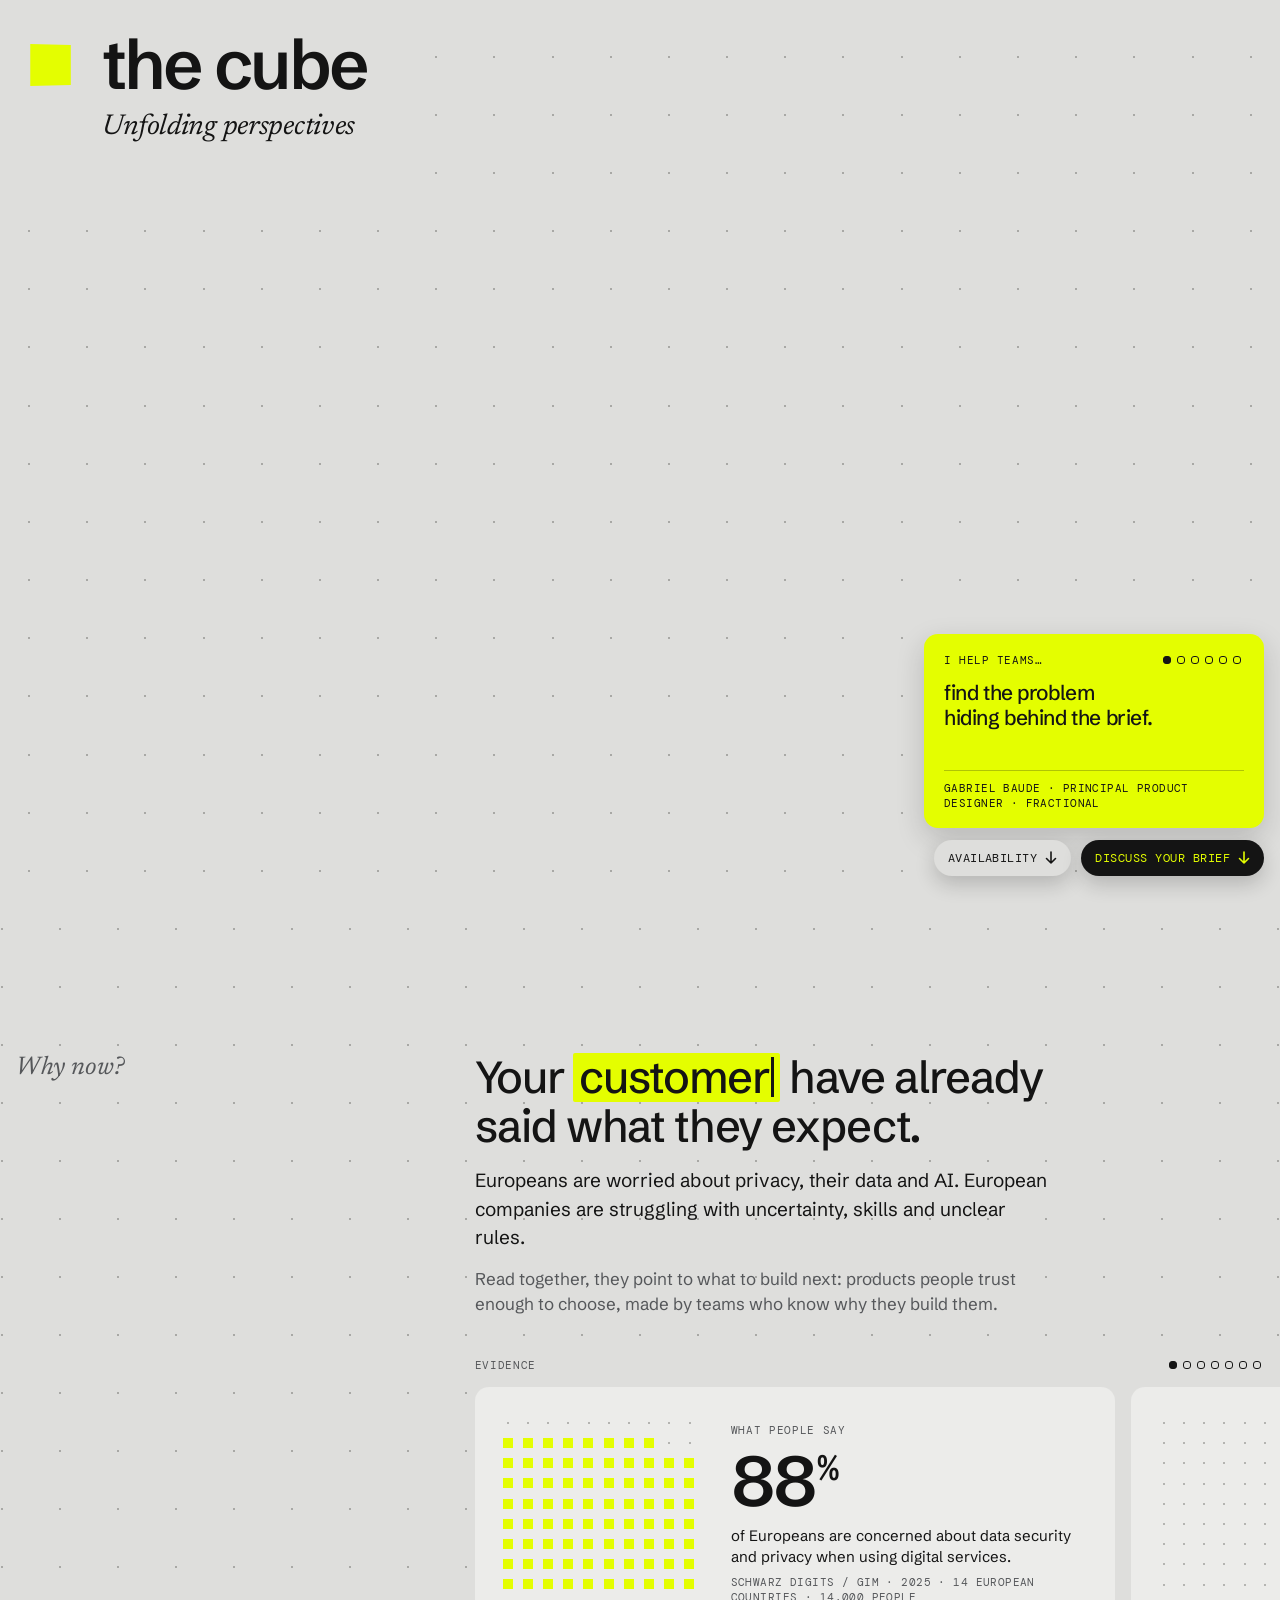
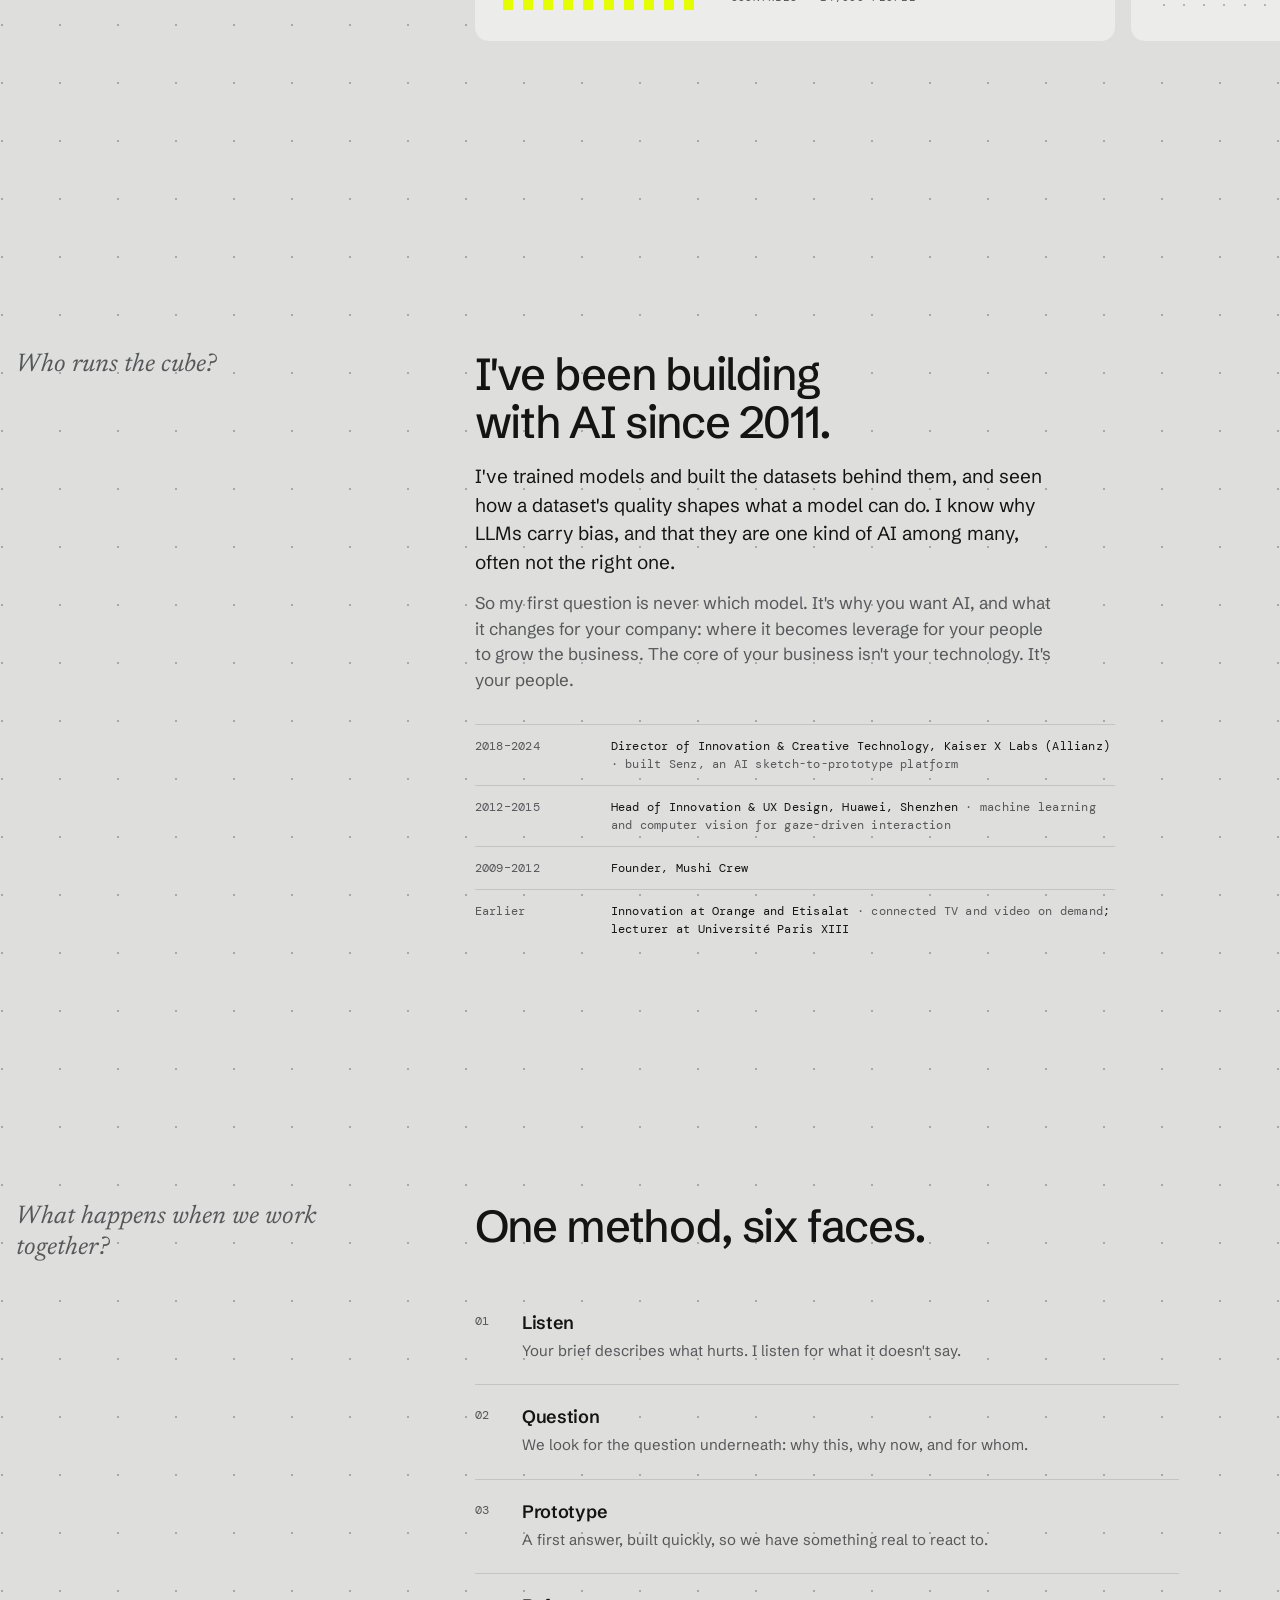
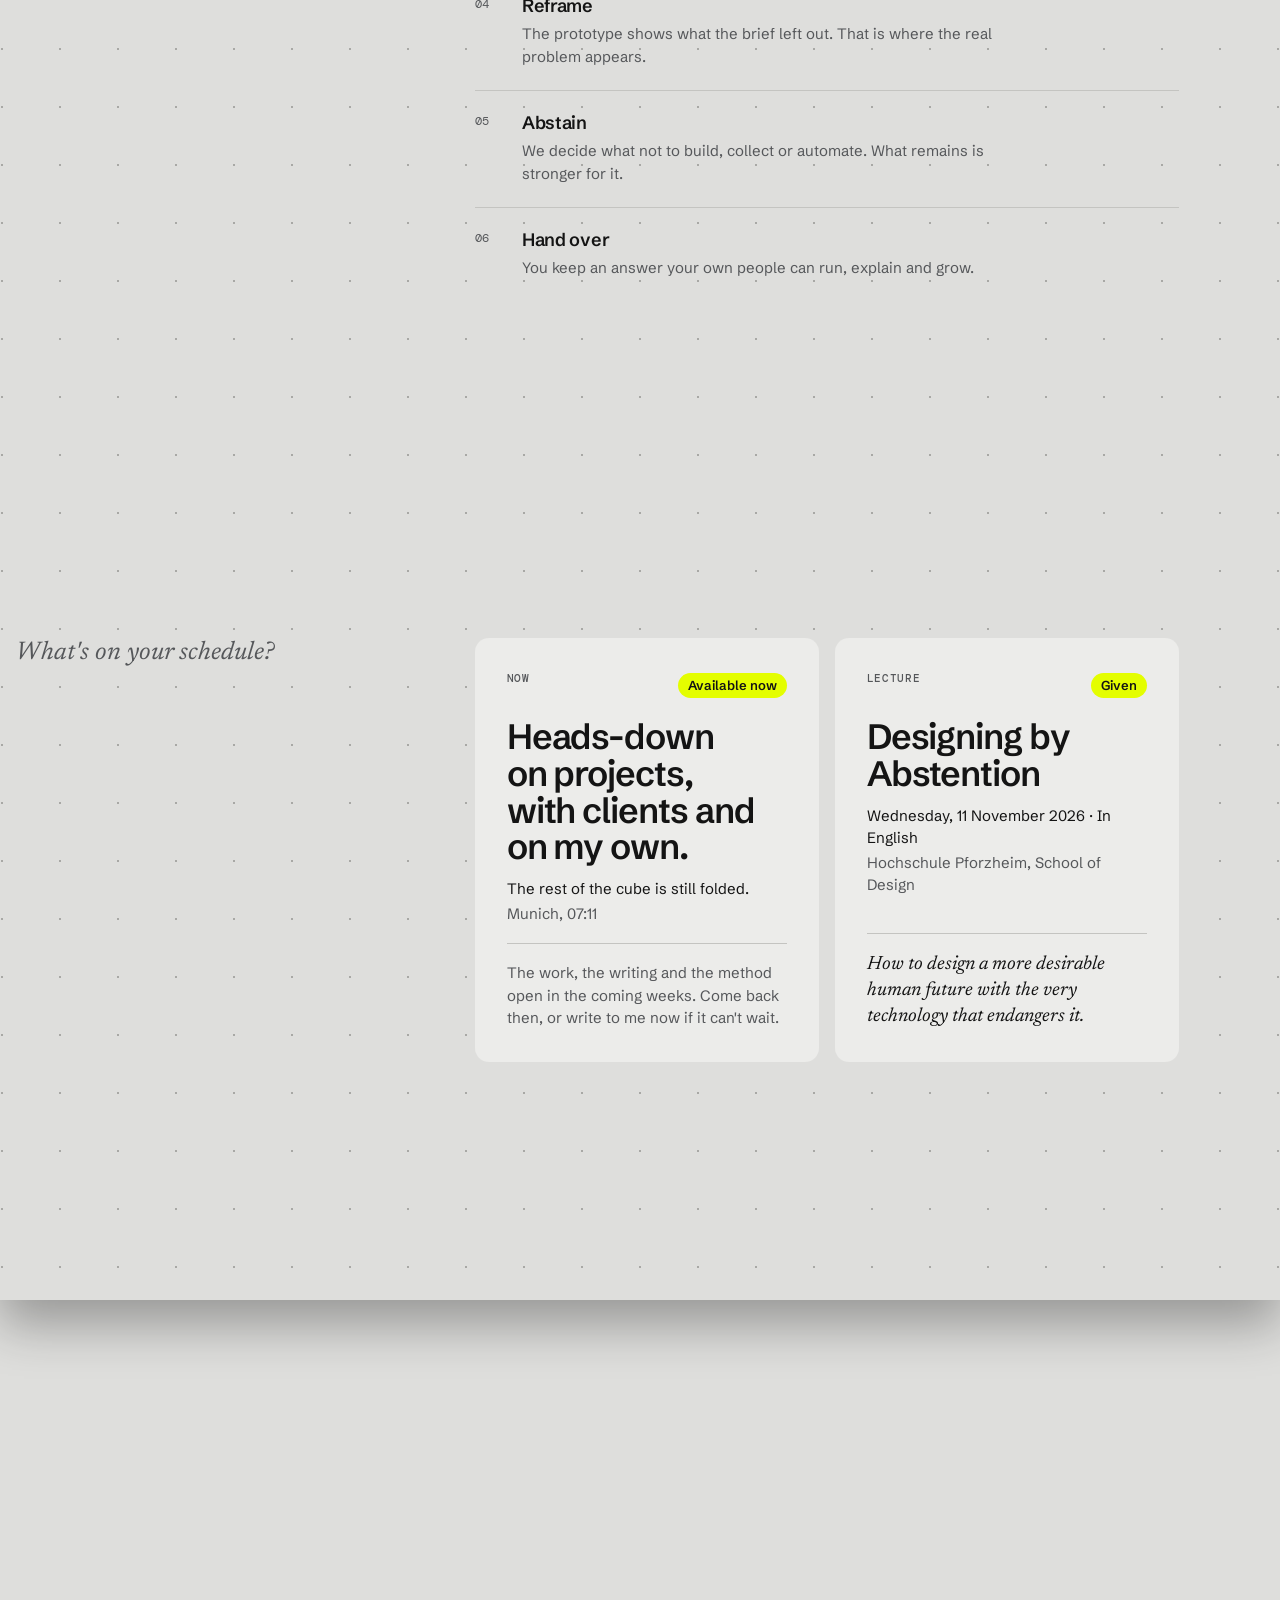
==== site/index.html @ f8bc037a "One page: Why, Who, method and schedule as full-height sections, reveal footer, Impressum dialog" ====
<!doctype html>
<html lang="en">
<head>
<meta charset="utf-8">
<meta name="viewport" content="width=device-width, initial-scale=1, viewport-fit=cover">
<link rel="canonical" href="https://thecu.be/">
<link rel="icon" href="data:image/svg+xml,%3Csvg%20xmlns='http://www.w3.org/2000/svg'%20viewBox='0%200%2040%2040'%3E%3Cpath%20d='M5%208%2024%2011V33L5%2036Z'%20fill='%23E4FE00'%20stroke='%23141414'%20stroke-width='2'%20stroke-linejoin='round'/%3E%3Cg%20stroke='%23141414'%20stroke-width='2'%20stroke-linecap='round'%3E%3Cpath%20d='M26%2015%2029%2018M31%2013%2034%2016M26%2022%2029%2025M31%2020%2034%2023M26%2029%2029%2032M31%2027%2034%2030'/%3E%3C/g%3E%3C/svg%3E">
<meta property="og:title" content="the cube">
<meta property="og:description" content="Unfolding perspectives. The practice of Gabriel Baude, Principal Product Designer (fractional).">
<meta property="og:url" content="https://thecu.be/">
<meta property="og:type" content="website">
<title>the cube</title>
<meta name="description" content="the cube is the practice of Gabriel Baude, Principal Product Designer (fractional), Munich. Unfolding perspectives.">
<style>
@font-face{font-family:"Schibsted Grotesk";font-style:normal;font-weight:400;font-display:swap;src:url([data-uri]) format("woff2")}
@font-face{font-family:"Schibsted Grotesk";font-style:normal;font-weight:500;font-display:swap;src:url([data-uri]) format("woff2")}
@font-face{font-family:"Schibsted Grotesk";font-style:normal;font-weight:600;font-display:swap;src:url([data-uri]) format("woff2")}
@font-face{font-family:"DM Mono";font-style:normal;font-weight:400;font-display:swap;src:url([data-uri]) format("woff2")}
@font-face{font-family:"DM Mono";font-style:normal;font-weight:500;font-display:swap;src:url([data-uri]) format("woff2")}
@font-face{font-family:"Newsreader";font-style:italic;font-weight:400;font-display:swap;src:url([data-uri]) format("woff2")}

/* Layout: the hero is a field of squares; clicking one unfolds a patch and lands on a perspective card.
   Below, question-left / answer-right rows. Single light look by choice: grey paper, one lime accent. */
:root{
  --paper:#DEDEDC;
  --surface:#ECECEA;
  --ink:#141414;
  --ink-2:#55575A;
  --line:#C4C4C1;
  --dot:#B4B4B1;
  --accent:#E4FE00;
  --accent-soft:color-mix(in srgb,var(--accent) 60%,#FFFFFF);
  --mine:#DEDEDC;
  --closed:#DEDEDC;
  --flash:#B8B8B5; /* a tile starts its reveal here, so the wave reads */
  --hover:#E6E6E4;
  --pip:#A8A8A5;
  --pip-dark:#B4B4B1;
  --mono:"DM Mono",ui-monospace,"SFMono-Regular",Menlo,monospace;
  --display:"Schibsted Grotesk","Helvetica Neue",Arial,sans-serif;
  --voice:"Newsreader",Georgia,"Times New Roman",serif;
  --gutter-l:max(16px, env(safe-area-inset-left, 0px));
  --gutter-r:max(16px, env(safe-area-inset-right, 0px));
  color-scheme:light;
}
*,*::before,*::after{box-sizing:border-box}
html{scroll-behavior:smooth}
body{margin:0;background:var(--paper);color:var(--ink);font-family:var(--display);font-size:16px;line-height:1.5;-webkit-font-smoothing:antialiased;text-rendering:optimizeLegibility}
a{color:inherit}
:focus-visible{outline:2px solid var(--ink);outline-offset:3px;border-radius:2px}
[hidden]{display:none!important}
.sr-only{position:absolute;width:1px;height:1px;margin:-1px;padding:0;overflow:hidden;clip:rect(0 0 0 0);white-space:nowrap;border:0}

/* ---------- sheet ---------- */
.sheet{background:var(--paper);overflow:hidden;transition:background-color .9s ease}
.sheet.unfolded{background:var(--surface)}

/* ---------- hero ---------- */
.hero{position:relative;isolation:isolate;min-height:100svh;display:grid;grid-template-columns:minmax(0,1fr);grid-template-rows:auto 1fr auto;padding-left:var(--gutter-l);padding-right:var(--gutter-r);padding-block:clamp(20px,3vw,32px) 24px}
/* field of squares (mechanic from "The signal is human") */
.field{position:absolute;inset:0;z-index:0;display:grid;grid-auto-rows:var(--size);align-content:end;overflow:hidden;user-select:none;-webkit-user-select:none}
.cell{position:relative;overflow:hidden;width:var(--size);height:var(--size);margin:0;padding:0;border:0;background:var(--closed);color:var(--ink-2);font-family:var(--mono);font-size:11px;cursor:pointer;display:flex;align-items:center;justify-content:center;-webkit-tap-highlight-color:transparent}
.cell:hover:not(.open):not(.mine){background:var(--hover)}
.cell:not(.open):not(.mine)::before{content:"";position:absolute;left:50%;top:50%;width:2px;height:2px;margin:-1px 0 0 -1px;background:var(--pip)}
.cell:focus-visible{outline:2px solid var(--ink);outline-offset:-2px;z-index:1}
.cell.void{visibility:hidden;pointer-events:none}
.cell.open{background:var(--surface);cursor:default}
.cell .reveal{position:absolute;inset:0;background:var(--flash);animation:reveal .3s ease-out forwards}
.cell .num{position:relative;z-index:1;opacity:0;animation:fadeIn .4s .1s ease-out forwards}
@keyframes reveal{from{background:var(--flash)}to{background:var(--surface)}}
@keyframes fadeIn{from{opacity:0}to{opacity:1}}
.cell.mine{background:var(--mine);cursor:pointer}
.cell.mine::after{content:"";width:4px;height:4px;background:var(--accent)}
.pips{display:flex;flex-wrap:wrap;justify-content:center;gap:3px;width:calc(var(--c) * 4px + (var(--c) - 1) * 3px)}
.pips i{width:4px;height:4px;background:var(--closed)}
.clickme{position:absolute;z-index:4;left:0;top:0;padding:4px 8px;background:var(--ink);color:var(--accent);font-family:var(--mono);font-size:11px;letter-spacing:.05em;text-transform:uppercase;white-space:nowrap;pointer-events:none;opacity:0;transition:opacity .15s}
.clickme.on{opacity:1}

/* perspective card, with a folded corner */
.card{position:absolute;z-index:5;width:min(320px,calc(100% - 24px));filter:drop-shadow(0 12px 22px rgba(20,20,20,.24))}
.card-in{position:relative;background:var(--accent-soft);border-radius:7px;padding:22px 22px 18px;clip-path:polygon(0 0,calc(100% - 24px) 0,100% 24px,100% 100%,0 100%)}
.card-in::after{content:"";position:absolute;top:0;right:0;width:24px;height:24px;background:linear-gradient(to bottom left,transparent 50%,color-mix(in srgb,var(--accent-soft) 80%,var(--ink)) 50%)}
.card h2{margin:0 0 8px;padding-right:18px;font-size:1.25rem;font-weight:600;line-height:1.15;letter-spacing:-.02em;text-wrap:balance}
.card p{margin:0;font-size:15px;line-height:1.45}
.card-foot{display:flex;justify-content:space-between;align-items:center;gap:12px;margin-top:16px;font-family:var(--mono);font-size:11px;letter-spacing:.05em;text-transform:uppercase;font-variant-numeric:tabular-nums}
.card button{appearance:none;border:0;background:var(--ink);color:var(--accent);font:inherit;text-transform:uppercase;letter-spacing:.05em;padding:7px 14px;border-radius:999px;cursor:pointer}
.card button:hover{background:var(--ink-2)}
.card button:focus-visible{outline:2px solid var(--ink);outline-offset:2px}
.card.pop{animation:grow .2s ease-out forwards}
@keyframes grow{0%{transform:scale(0);opacity:0}70%{transform:scale(1.1);opacity:.9}100%{transform:scale(1);opacity:1}}

/* text sits above the field; only the text itself catches the pointer */
.top,.hero-body,.spacer{position:relative;z-index:2;pointer-events:none}
[data-clear],.float{pointer-events:auto}
.inner{width:100%;max-width:1320px;margin-inline:auto}
.hero .inner{max-width:none}

.dot{position:relative;width:8px;height:8px;background:var(--ink);flex:none}
.dot::after{content:"";position:absolute;inset:-3px;border:1px solid var(--ink);animation:ping 2.4s cubic-bezier(.2,.6,.3,1) infinite}
@keyframes ping{0%{transform:scale(.5);opacity:1}80%,100%{transform:scale(1.7);opacity:0}}

.top{display:flex;justify-content:space-between;align-items:flex-start;gap:16px}
.title{display:flex;align-items:flex-start;gap:clamp(12px,1.6vw,22px);width:fit-content;max-width:100%}
.mark-box{flex:none;display:block}
.mark-box canvas{display:block;width:100%;height:100%}
.lockup{display:flex;align-items:center;gap:.28em;margin:0;font-size:clamp(2.6rem,5.4vw,4.6rem);font-weight:600;line-height:.95;letter-spacing:-.045em;white-space:nowrap}
.baseline{margin:.45em 0 0;font-family:var(--voice);font-style:italic;font-size:clamp(1.35rem,2.3vw,1.8rem);line-height:1.15;letter-spacing:-.01em}

.hero-body{align-self:end;display:flex;justify-content:flex-end;min-width:0}
.side{display:flex;flex-direction:column;align-items:flex-end;gap:12px;width:min(340px,100%)}
.actions{display:flex;justify-content:flex-end;gap:10px}
/* offer card: slides advance on their own and can be swiped */
.offer{width:100%;min-width:0;background:var(--accent);color:var(--ink);border-radius:14px;padding:18px 20px 16px;box-shadow:0 10px 28px rgba(20,20,20,.18);pointer-events:auto}
.offer.covered{visibility:hidden}
.offer-head{display:flex;justify-content:space-between;align-items:center;gap:12px;font-family:var(--mono);font-size:11px;letter-spacing:.05em;text-transform:uppercase}
.offer-dots{display:flex}
.offer-dots button{position:relative;width:14px;height:14px;padding:0;border:0;background:transparent;cursor:pointer}
.offer-dots button::before{content:"";position:absolute;inset:3px;border:1px solid var(--ink);border-radius:3px}
.offer-dots button[aria-current="true"]::before{background:var(--ink)}
.offer-track{display:flex;width:100%;min-width:0;margin-top:12px;overflow-x:auto;scroll-snap-type:x mandatory;scrollbar-width:none;overscroll-behavior-x:contain;border-radius:2px}
.offer-track::-webkit-scrollbar{display:none}
.offer-track:focus-visible{outline:2px solid var(--ink);outline-offset:4px}
.slide{flex:0 0 100%;scroll-snap-align:start;margin:0;min-height:calc(3 * 1.2em);font-size:1.3rem;font-weight:500;line-height:1.2;letter-spacing:-.02em;text-wrap:balance}
.offer-by{margin:14px 0 0;padding-top:10px;border-top:1px solid color-mix(in srgb,var(--ink) 25%,transparent);font-family:var(--mono);font-size:10.5px;letter-spacing:.04em;text-transform:uppercase}
.float{display:inline-flex;align-items:center;gap:8px;font-family:var(--mono);font-size:12px;letter-spacing:.04em;text-transform:uppercase;padding:9px 14px;border-radius:999px;text-decoration:none;box-shadow:0 8px 20px rgba(20,20,20,.2)}
.float.next{background:var(--paper);color:var(--ink)}
.next svg{transition:transform .25s}
.next:hover svg{transform:translateY(3px)}

/* ---------- now ---------- */
.now{padding-left:var(--gutter-l);padding-right:var(--gutter-r);padding-block:clamp(56px,9vw,128px) clamp(48px,7vw,96px)}
.row{display:grid;grid-template-columns:minmax(0,1fr) minmax(0,2fr);gap:20px clamp(24px,5vw,72px);padding-block:clamp(32px,5vw,56px)}

.q{margin:0;font-family:var(--voice);font-style:italic;font-size:clamp(1.3rem,2.2vw,1.6rem);line-height:1.2;color:var(--ink-2)}
.a{min-width:0}
:where(.now) .a{max-width:44rem}
.statement{margin:0;font-size:clamp(1.75rem,3.8vw,2.8rem);font-weight:500;line-height:1.08;letter-spacing:-.03em;text-wrap:balance}
:where(.now) .a p{margin:16px 0 0;font-size:1.0625rem;color:var(--ink-2);max-width:36rem}
:where(.now) .a p.lede{color:var(--ink);font-size:1.1875rem}
.status{display:flex;flex-wrap:wrap;align-items:center;gap:10px 14px;margin-top:24px;font-size:14px;font-weight:500;font-variant-numeric:tabular-nums}
.status .sep{width:1px;height:14px;background:var(--line)}
.status .muted{color:var(--ink-2);font-weight:400}

.talk{background:var(--surface);border:1px solid var(--line);border-radius:4px;padding:clamp(20px,3vw,32px)}
.talk-top{display:flex;justify-content:space-between;align-items:center;gap:12px;flex-wrap:wrap}
.label{font-size:12px;font-weight:500;letter-spacing:.08em;text-transform:uppercase;color:var(--ink-2)}
.chip{display:inline-flex;align-items:center;gap:6px;padding:3px 10px;background:var(--accent);border-radius:999px;font-size:13px;font-weight:600;font-variant-numeric:tabular-nums}
.talk h3{margin:18px 0 0;font-size:clamp(1.6rem,3vw,2.2rem);font-weight:600;line-height:1.05;letter-spacing:-.03em}
.talk .meta{margin:12px 0 0;display:flex;flex-direction:column;gap:2px;font-size:15px;color:var(--ink)}
.talk .meta .venue{color:var(--ink-2)}
.talk .thesis{margin:18px 0 0;padding-top:18px;border-top:1px solid var(--line);font-family:var(--voice);font-style:italic;font-size:1.2rem;line-height:1.35;color:var(--ink)}

.mail{display:flex;flex-wrap:wrap;align-items:center;gap:12px 16px;margin-top:22px}
.mail a{font-size:clamp(1.4rem,3vw,2.1rem);font-weight:500;letter-spacing:-.025em;text-decoration-line:underline;text-decoration-color:var(--accent);text-decoration-thickness:.14em;text-underline-offset:.16em;word-break:break-word;min-width:0}
.mail a:hover{text-decoration-color:var(--ink)}
.btn{appearance:none;font:inherit;font-size:13px;font-weight:500;padding:7px 14px;border:1px solid var(--line);border-radius:999px;background:var(--surface);color:var(--ink);cursor:pointer;transition:border-color .2s}
.btn:hover{border-color:var(--ink)}
.restart{background:var(--ink);color:var(--paper);border-color:var(--ink)}
.restart:hover{background:var(--ink-2);border-color:var(--ink-2)}
.restart.float{font-family:var(--mono);font-size:12px;font-weight:500;padding:10px 18px;background:var(--accent);color:var(--ink);border:0}
.restart.float:hover{background:color-mix(in srgb,var(--accent) 88%,var(--ink))}
.float.cta{background:var(--ink);color:var(--accent)}
.float.cta:hover{background:var(--ink-2)}
.also{margin-top:18px!important;font-size:15px!important}
.also a{color:var(--ink);text-underline-offset:.2em}


/* ---------- narrow ---------- */
@media (max-width:819px){
    .row{grid-template-columns:minmax(0,1fr)}
}
@media (max-width:599px){
  .card{transform-origin:50% 100%!important}
  .card.pop{animation-name:rise}
  @keyframes rise{from{transform:translateY(40px);opacity:0}to{transform:none;opacity:1}}
  .hero{min-height:max(660px,100svh)}
}
@media (prefers-reduced-motion:reduce){
  html{scroll-behavior:auto}
  .cell .reveal,.cell .num,.card.pop{animation:none}
  .cell .reveal{display:none}
  .cell .num{opacity:1}
  .dot::after{animation:none;opacity:0}
}

/* ================= sections: why, what, who, footer ================= */
.wrap{padding-left:var(--gutter-l);padding-right:var(--gutter-r)}
.row{display:grid;grid-template-columns:minmax(0,1fr) minmax(0,2fr);gap:20px clamp(24px,5vw,72px);padding-block:clamp(40px,6vw,80px)}
.q{margin:0;font-family:var(--voice);font-style:italic;font-size:clamp(1.3rem,2.2vw,1.6rem);line-height:1.2;color:var(--ink-2)}
.a{min-width:0}
.swap{display:inline-block;perspective:600px;vertical-align:baseline}
.swap-w{display:inline-block;padding:0 .14em;margin:0 -.02em;background:var(--accent);color:var(--ink);border-radius:2px;transform-origin:50% 100%}
.swap-w{min-width:.6em;min-height:1em;vertical-align:bottom}
.swap-w.typing::after{content:"";display:inline-block;width:.06em;height:.9em;margin-left:.04em;vertical-align:-.08em;background:var(--ink);animation:caret 1s steps(1) infinite}
@keyframes caret{50%{opacity:0}}
.statement{margin:0;max-width:40rem;font-size:clamp(1.75rem,3.8vw,2.8rem);font-weight:500;line-height:1.08;letter-spacing:-.03em;text-wrap:balance}
.lede{margin:16px 0 0;max-width:36rem;font-size:1.1875rem;color:var(--ink)}
.body{margin:14px 0 0;max-width:36rem;font-size:1.0625rem;color:var(--ink-2)}
.label{margin:0 0 14px;font-family:var(--mono);font-size:11px;letter-spacing:.06em;text-transform:uppercase;color:var(--ink-2)}

/* ---------- why: a carousel of evidence ---------- */
.evidence{margin-top:40px;min-width:0}
.ev-head{display:flex;justify-content:space-between;align-items:center;gap:16px;margin-bottom:14px}
.ev-head .label{margin:0}
.ev-marks{display:flex}
.ev-marks button{position:relative;width:14px;height:14px;padding:0;border:0;background:transparent;cursor:pointer}
.ev-marks button::before{content:"";position:absolute;inset:3px;border:1px solid var(--ink);border-radius:3px}
.ev-marks button[aria-current="true"]::before{background:var(--ink)}
/* full-bleed track: cards start at the column, run to the right edge and exit at the left edge of the screen */
.ev-track{display:flex;gap:16px;width:var(--vw,100%);min-width:0;margin-left:calc(-1 * var(--bleed,0px));padding-left:var(--bleed,0px);padding-right:max(var(--bleed,0px), calc(var(--vw,100%) - var(--bleed,0px) - var(--card,0px)));scroll-padding-left:var(--bleed,0px);overflow-x:auto;scroll-snap-type:x mandatory;scrollbar-width:none;overscroll-behavior-x:contain;padding-bottom:6px}
.ev-track::-webkit-scrollbar{display:none}
.ev-track:focus-visible{outline:2px solid var(--ink);outline-offset:4px}
.ev-card{flex:0 0 var(--card,min(640px,88%));scroll-snap-align:start;display:grid;grid-template-columns:minmax(88px,min(200px,34%)) minmax(0,1fr);gap:clamp(16px,3vw,32px);align-items:center;padding:clamp(16px,2.4vw,24px);background:var(--surface);border-radius:14px;min-width:0}
.tiles{display:grid;grid-template-columns:repeat(10,1fr);gap:2px}
.tiles i{position:relative;aspect-ratio:1}
.tiles i::before{content:"";position:absolute;left:50%;top:50%;width:2px;height:2px;margin:-1px 0 0 -1px;background:var(--pip-dark)}
.tiles i.half::before{width:56%;height:28%;margin:0;left:22%;top:50%;background:var(--accent);animation:pop .22s var(--d,0ms) cubic-bezier(.2,.8,.3,1.4) both}
.tiles i.lit::before{width:56%;height:56%;margin:0;left:22%;top:22%;background:var(--accent);animation:pop .22s var(--d,0ms) cubic-bezier(.2,.8,.3,1.4) both}
@keyframes pop{from{transform:scale(0)}to{transform:scale(1)}}
.ev-body{display:grid;gap:8px;min-width:0}
.voice{margin:0;font-family:var(--mono);font-size:11px;letter-spacing:.06em;text-transform:uppercase;color:var(--ink-2)}
.pct{margin:0;display:flex;align-items:flex-start;font-size:clamp(2.8rem,6vw,4.4rem);font-weight:600;line-height:1;letter-spacing:-.04em;font-variant-numeric:tabular-nums}
.num{display:inline-flex}
.digit{display:inline-block;height:1em;overflow:hidden}
.reel{display:flex;flex-direction:column;transition:transform 1.5s cubic-bezier(.12,.75,.2,1)}
.reel span{display:block;height:1em;line-height:1}
.sign{font-size:.5em;margin-top:.12em;margin-left:.06em}
.dot-sep{display:inline-block;height:1em;line-height:1}
.say{margin:0;font-size:15px;line-height:1.4;max-width:24rem}
.src{margin:0;font-family:var(--mono);font-size:10.5px;letter-spacing:.04em;text-transform:uppercase;color:var(--ink-2)}
.ev-card.pending .tiles{opacity:.55}
.ev-card.pending .pct{color:var(--ink-2)}

/* ---------- what: hovering a step opens tiles in the section background ---------- */
.wrap{overflow-x:clip}
#what{position:relative;isolation:isolate}
#what>.q,#what>.a{position:relative;z-index:1}
.what-field{position:absolute;top:0;bottom:0;left:50%;width:100vw;transform:translateX(-50%);z-index:0;display:grid;grid-auto-rows:var(--size);align-content:start;justify-content:center;overflow:hidden;pointer-events:none}
.what-field i{position:relative;width:var(--size);height:var(--size);transition:background-color .45s ease}
.what-field i::before{content:"";position:absolute;left:50%;top:50%;width:2px;height:2px;margin:-1px 0 0 -1px;background:#A8A8A5;transition:opacity .3s}
.what-field i.open{background:var(--surface);animation:tileOpen .3s var(--d,0ms) ease-out both}
.what-field i.open::before{opacity:0}
.what-field i.mine::after{content:"";position:absolute;left:50%;top:50%;width:4px;height:4px;margin:-2px 0 0 -2px;background:var(--accent);animation:fadeIn .3s calc(var(--d,0ms) + 120ms) ease-out both}
@keyframes tileOpen{from{background:#B8B8B5}to{background:var(--surface)}}
@keyframes fadeIn{from{opacity:0}to{opacity:1}}
.method{margin-top:40px}
.steps{margin:0;padding:0;list-style:none;display:grid;gap:4px;min-width:0;max-width:44rem}
.steps li{display:grid;grid-template-columns:2.2rem minmax(0,1fr);gap:4px 12px;padding:18px 12px 18px 0;border-top:1px solid var(--line);cursor:default}
.steps li:first-child{border-top:0}
.steps .n{font-family:var(--mono);font-size:12px;color:var(--ink-2);padding-top:3px}
.steps h3{margin:0;font-size:1.125rem;font-weight:600;letter-spacing:-.015em;width:fit-content}
.steps p{grid-column:2;margin:0;font-size:15px;color:var(--ink-2);max-width:32rem}
.steps li.on h3{background-image:linear-gradient(var(--accent),var(--accent));background-repeat:no-repeat;background-position:0 88%;background-size:100% .45em}

/* ---------- who ---------- */
.track{margin:32px 0 0;padding:0;list-style:none;max-width:40rem;font-family:var(--mono);font-size:12px;letter-spacing:.02em}
.track li{display:grid;grid-template-columns:7.5rem minmax(0,1fr);gap:4px 16px;padding:12px 0;border-top:1px solid var(--line)}
.track .y{color:var(--ink-2);font-variant-numeric:tabular-nums}
.track .r{color:var(--ink);text-transform:none;line-height:1.5}
.track .r em{font-style:normal;color:var(--ink-2)}

/* ---------- footer: sits behind the page and is revealed at the end of the scroll ---------- */
.sheet{position:relative;z-index:1;box-shadow:0 24px 48px rgba(0,0,0,.32)}
.footer-spacer{height:var(--fh,50svh);pointer-events:none}
.reveal{position:fixed;left:0;right:0;bottom:0;z-index:0;min-height:50svh;display:flex;align-items:flex-end;background:#2E2F31;color:#E6E6E4;padding-left:var(--gutter-l);padding-right:var(--gutter-r);padding-block:clamp(40px,6vw,72px) 28px}
.reveal.static{position:relative}
.reveal-in{width:100%;max-width:1320px;margin-inline:auto;display:grid;gap:clamp(36px,6vw,64px)}
.r-row{display:grid;grid-template-columns:minmax(0,1fr) minmax(0,2fr);gap:20px clamp(24px,5vw,72px)}
.r-q{margin:0;font-family:var(--voice);font-style:italic;font-size:clamp(1.3rem,2.2vw,1.6rem);color:#A6A8AB}
.r-statement{margin:0;font-size:clamp(1.9rem,4.2vw,3.2rem);font-weight:500;line-height:1.05;letter-spacing:-.03em;color:#F2F2F0}
.r-lede{margin:14px 0 0;font-size:1.0625rem;color:#B9BBBE;max-width:34rem}
.r-mail{display:flex;flex-wrap:wrap;align-items:center;gap:12px 16px;margin-top:24px}
.r-mail a{font-size:clamp(1.4rem,3vw,2.1rem);font-weight:500;letter-spacing:-.025em;color:#F2F2F0;text-decoration-line:underline;text-decoration-color:var(--accent);text-decoration-thickness:.12em;text-underline-offset:.16em;word-break:break-word}
.r-btn{appearance:none;font:inherit;font-family:var(--mono);font-size:12px;letter-spacing:.04em;text-transform:uppercase;padding:9px 14px;border:0;border-radius:999px;background:var(--accent);color:var(--ink);cursor:pointer}
.r-also{margin:16px 0 0;font-size:15px;color:#B9BBBE}
.r-also a{color:#F2F2F0;text-underline-offset:.2em}
.r-base{display:grid;grid-template-columns:minmax(0,1fr) minmax(0,2fr);gap:14px clamp(24px,5vw,72px);padding-top:20px;border-top:1px solid #4A4C4F}
.r-label{margin:clamp(28px,4vw,48px) 0 10px;font-family:var(--mono);font-size:11px;letter-spacing:.06em;text-transform:uppercase;color:#8C8E92}
.r-refs{margin:0;padding:0;list-style:none;display:grid;gap:10px;max-width:22rem}
.r-refs li{display:grid;grid-template-columns:5.2rem minmax(0,1fr);gap:10px;font-size:13px;line-height:1.4}
.r-fig{font-family:var(--mono);font-size:11px;color:#E6E6E4;padding-top:2px;font-variant-numeric:tabular-nums}
.r-refs a{color:#C9CBCE;text-decoration:none;border-bottom:1px solid #5A5C60}
.r-refs a:hover{color:#F2F2F0;border-bottom-color:var(--accent)}
.r-base-a{display:grid;gap:14px;min-width:0}
.reveal .sources{margin:0;padding:0;border:0;color:#9A9CA0;line-height:1.6}
.reveal .sources strong{color:#E6E6E4}
.reveal .sources a{color:#D0D2D4}
.r-legal{margin:clamp(32px,5vw,56px) 0 0;padding-top:16px;border-top:1px solid #4A4C4F;display:flex;flex-wrap:wrap;justify-content:flex-start;gap:8px 24px;font-family:var(--mono);font-size:11px;letter-spacing:.03em;color:#8C8E92}
.r-imp-link{color:#B9BBBE;text-decoration:none;border-bottom:1px solid #5A5C60}
.r-imp-link:hover{color:#F2F2F0;border-bottom-color:var(--accent)}
/* legal text lives in a dialog: reachable only through the link, never by scrolling */
.legal{width:min(46rem,calc(100% - 32px));max-height:min(86svh,900px);margin:auto;padding:0;border:0;border-radius:14px;background:var(--paper);color:var(--ink);box-shadow:0 24px 64px rgba(0,0,0,.35);overflow:hidden}
.legal[open]{display:flex;flex-direction:column}
.legal::backdrop{background:rgba(20,20,20,.55)}
.legal-head{display:flex;justify-content:space-between;align-items:center;gap:16px;padding:18px clamp(20px,4vw,32px);border-bottom:1px solid var(--line)}
.legal-head h2{margin:0;font-size:1.25rem;font-weight:600;letter-spacing:-.02em}
.legal-close{appearance:none;border:0;background:var(--ink);color:var(--accent);font-family:var(--mono);font-size:11px;letter-spacing:.05em;text-transform:uppercase;padding:7px 14px;border-radius:999px;cursor:pointer}
.legal-close:hover{background:var(--ink-2)}
.legal-close:focus-visible{outline:2px solid var(--ink);outline-offset:2px}
.legal-body{overflow-y:auto;overscroll-behavior:contain;padding:clamp(20px,4vw,32px);display:grid;grid-template-columns:minmax(0,1fr);gap:28px;font-size:14px;line-height:1.55;color:var(--ink-2)}
.legal-body p{margin:0 0 10px;max-width:40rem}
.legal-body h4{margin:0 0 12px;font-family:var(--mono);font-size:11px;font-weight:500;letter-spacing:.06em;text-transform:uppercase;color:var(--ink)}
.legal-body strong{color:var(--ink);font-weight:500}
html:has(.legal[open]){overflow:hidden}
@media (min-width:820px){.legal-body{grid-template-columns:minmax(0,1fr) minmax(0,1.35fr);gap:clamp(28px,4vw,48px)}}
.reveal :focus-visible{outline-color:var(--accent)}
@media (max-width:819px){.r-row,.r-base{grid-template-columns:minmax(0,1fr)}}

.sources{margin:0;padding-top:24px;border-top:1px solid var(--line);font-family:var(--mono);font-size:11px;letter-spacing:.03em;color:var(--ink-2)}
.sources strong{color:var(--ink);font-weight:500}
.sources a{color:var(--ink);text-underline-offset:3px}

@media (max-width:819px){
  .row{grid-template-columns:minmax(0,1fr)}
  .method{grid-template-columns:minmax(0,1fr)}
}
@media (max-width:599px){
  .ev-card{grid-template-columns:minmax(0,1fr);align-items:start;gap:18px}
  .ev-body,.say{max-width:none}
}
@media (prefers-reduced-motion:reduce){
  .what-field i.open,.what-field i.mine::after{animation:none}
  .reel{transition:none}
  .tiles i.lit::before{animation:none}
}

/* schedule: what I'm busy with and where to hear me, side by side */
.sched{display:grid;grid-template-columns:repeat(auto-fit,minmax(min(100%,300px),1fr));gap:16px;align-items:stretch}
.sched .talk{display:flex;flex-direction:column}
.sched .talk .thesis,.sched .talk .note{margin-top:auto}
.sched .talk h3{text-wrap:balance}
.talk .note{margin:18px 0 0;padding-top:18px;border-top:1px solid var(--line);font-size:15px;line-height:1.5;color:var(--ink-2)}
.sched .talk .meta{margin-bottom:18px}
/* the dotted ground of the minefield carries on under every section */
.dotted{position:relative;isolation:isolate;overflow-x:clip}
.dots-bg{position:absolute;top:0;bottom:0;left:50%;width:100vw;transform:translateX(-50%);z-index:-1;pointer-events:none;background-image:url("data:image/svg+xml,%3Csvg xmlns='http://www.w3.org/2000/svg' width='58' height='58'%3E%3Crect x='28' y='28' width='2' height='2' fill='%23A8A8A5'/%3E%3C/svg%3E");background-repeat:repeat;background-position:center top}
.what-field i::before{opacity:0}
.reveal{background-image:url("data:image/svg+xml,%3Csvg xmlns='http://www.w3.org/2000/svg' width='58' height='58'%3E%3Crect x='28' y='28' width='2' height='2' fill='%23434548'/%3E%3C/svg%3E");background-repeat:repeat;background-position:center top}
.wrap .label{font-weight:400}
/* ================= one page: every section at least one screen tall ================= */
.screen{min-height:100svh}
.row.screen{align-content:center}
#now.screen{display:grid;align-content:center;padding-block:0}
/* after a game over the page turns light: keep the evidence cards visible */
.sheet.unfolded .ev-card,.sheet.unfolded .sched .talk{background:var(--paper)}
/* schedule cards share the evidence cards' surface: no outline, same radius */
.sched .talk{border:0;border-radius:14px}
/* gentle snapping on desktop only; phones scroll freely */
@media (min-width:820px) and (hover:hover){
  html{scroll-snap-type:y proximity}
  .snap{scroll-snap-align:start}
  .footer-spacer{scroll-snap-align:end}
}
</style>
</head>
<body>
<div class="sheet">
<header class="hero snap" id="top">
  <div class="field" id="field" role="group" aria-label="Field of squares. Use the arrow keys to move and Enter to open a square."></div>
  <div class="clickme" id="clickme" aria-hidden="true">Click me</div>
  <div class="card" id="card" role="dialog" aria-labelledby="card-title" hidden>
    <div class="card-in">
      <h2 id="card-title"></h2>
      <p id="card-text"></p>
      <div class="card-foot"><span id="card-n"></span><button type="button" id="card-close">Close</button></div>
    </div>
  </div>

  <div class="inner top">
    <div class="title" data-clear>
      <span class="mark-box" id="mark-box"><canvas id="mark" aria-hidden="true"></canvas></span>
      <div id="title-text">
        <h1 class="lockup"><span>the cube</span></h1>
        <p class="baseline">Unfolding perspectives</p>
      </div>
    </div>
    <button class="btn restart float" id="restart" type="button" hidden>Restart</button>
  </div>

  <div class="spacer"></div>

  <div class="inner hero-body">
    <div class="side">
      <section class="offer" id="offer" aria-roledescription="carousel" aria-label="What I offer">
        <div class="offer-head">
          <span>I help teams…</span>
          <div class="offer-dots" role="group" aria-label="Choose a slide">
            <button type="button" aria-label="Slide 1"></button><button type="button" aria-label="Slide 2"></button><button type="button" aria-label="Slide 3"></button><button type="button" aria-label="Slide 4"></button><button type="button" aria-label="Slide 5"></button><button type="button" aria-label="Slide 6"></button>
          </div>
        </div>
        <div class="offer-track" id="offer-track" tabindex="0">
          <p class="slide" role="group" aria-roledescription="slide" aria-label="1 of 6">find the problem hiding behind the brief.</p>
          <p class="slide" role="group" aria-roledescription="slide" aria-label="2 of 6">turn symptoms into something they can see and test.</p>
          <p class="slide" role="group" aria-roledescription="slide" aria-label="3 of 6">read European regulation as a design brief.</p>
          <p class="slide" role="group" aria-roledescription="slide" aria-label="4 of 6">decide what is worth building, before building it.</p>
          <p class="slide" role="group" aria-roledescription="slide" aria-label="5 of 6">use AI where it helps, and leave it out where it doesn't.</p>
          <p class="slide" role="group" aria-roledescription="slide" aria-label="6 of 6">end up with answers their own people can run.</p>
        </div>
        <p class="offer-by">Gabriel Baude · Principal Product Designer · Fractional</p>
      </section>
      <div class="actions">
      <a class="float next" href="#now">Availability
        <svg width="12" height="14" viewBox="0 0 12 14" aria-hidden="true"><path d="M6 1v11M1.5 7.5 6 12l4.5-4.5" fill="none" stroke="currentColor" stroke-width="1.6" stroke-linecap="round" stroke-linejoin="round"/></svg>
      </a>
      <a class="float cta" href="#contact">Discuss your brief
        <svg width="12" height="14" viewBox="0 0 12 14" aria-hidden="true"><path d="M6 1v11M1.5 7.5 6 12l4.5-4.5" fill="none" stroke="currentColor" stroke-width="1.6" stroke-linecap="round" stroke-linejoin="round"/></svg>
      </a>
      </div>
    </div>
  </div>
</header>

<div class="dotted" id="dotted"><div class="dots-bg" id="dots-bg" aria-hidden="true"></div>
<div class="wrap"><div class="inner">
  <section class="row screen snap" id="why" aria-labelledby="why-h">
    <p class="q">Why now?</p>
    <div class="a">
      <h2 class="statement" id="why-h">Your <span class="swap" aria-hidden="true"><span class="swap-w">customers</span></span><span class="sr-only">customers, users, employees and clients</span> have already said what they expect.</h2>
      <p class="lede">Europeans are worried about privacy, their data and AI. European companies are struggling with uncertainty, skills and unclear rules.</p>
      <p class="body">Read together, they point to what to build next: products people trust enough to choose, made by teams who know why they build them.</p>
      <div class="evidence" id="evidence" aria-roledescription="carousel" aria-label="Evidence">
        <div class="ev-head">
          <p class="label">Evidence</p>
          <div class="ev-marks" role="group" aria-label="Choose a card">
            <button type="button" aria-label="Card 1"></button><button type="button" aria-label="Card 2"></button><button type="button" aria-label="Card 3"></button><button type="button" aria-label="Card 4"></button><button type="button" aria-label="Card 5"></button><button type="button" aria-label="Card 6"></button><button type="button" aria-label="Card 7"></button>
          </div>
        </div>
        <div class="ev-track" id="ev-track" tabindex="0">
          <article class="ev-card" data-value="88" role="group" aria-roledescription="slide" aria-label="1 of 7">
            <div class="tiles" aria-hidden="true"></div>
            <div class="ev-body">
              <p class="voice">What people say</p>
              <p class="pct" aria-label="88 percent"><span class="num" aria-hidden="true">88</span><span class="sign" aria-hidden="true">%</span></p>
              <p class="say">of Europeans are concerned about data security and privacy when using digital services.</p>
              <p class="src">Schwarz Digits / GIM · 2025 · 14 European countries · 14,000 people</p>
            </div>
          </article>
          <article class="ev-card" data-value="83" role="group" aria-roledescription="slide" aria-label="2 of 7">
            <div class="tiles" aria-hidden="true"></div>
            <div class="ev-body">
              <p class="voice">What companies face</p>
              <p class="pct" aria-label="83 percent"><span class="num" aria-hidden="true">83</span><span class="sign" aria-hidden="true">%</span></p>
              <p class="say">of European companies say uncertainty about the future holds back their investment, from equipment to R&amp;D, software and training.</p>
              <p class="src">EIB Investment Survey · 2025 · ~12,000 EU firms · major or minor obstacle</p>
            </div>
          </article>
          <article class="ev-card" data-value="72" role="group" aria-roledescription="slide" aria-label="3 of 7">
            <div class="tiles" aria-hidden="true"></div>
            <div class="ev-body">
              <p class="voice">What people say</p>
              <p class="pct" aria-label="72 percent"><span class="num" aria-hidden="true">72</span><span class="sign" aria-hidden="true">%</span></p>
              <p class="say">of Europeans trust European companies with their data, far more than foreign ones: 20% trust American providers, 8% Chinese.</p>
              <p class="src">Schwarz Digits / GIM · 2025 · 14 European countries</p>
            </div>
          </article>
          <article class="ev-card" data-value="47" role="group" aria-roledescription="slide" aria-label="4 of 7">
            <div class="tiles" aria-hidden="true"></div>
            <div class="ev-body">
              <p class="voice">What people say</p>
              <p class="pct" aria-label="47 percent"><span class="num" aria-hidden="true">47</span><span class="sign" aria-hidden="true">%</span></p>
              <p class="say">of Europeans feel personally affected by the misuse of personal data.</p>
              <p class="src">Digital Decade Eurobarometer · 2026</p>
            </div>
          </article>
          <article class="ev-card" data-value="70" role="group" aria-roledescription="slide" aria-label="5 of 7">
            <div class="tiles" aria-hidden="true"></div>
            <div class="ev-body">
              <p class="voice">What companies face</p>
              <p class="pct" aria-label="70 percent"><span class="num" aria-hidden="true">70</span><span class="sign" aria-hidden="true">%</span></p>
              <p class="say">of EU firms that considered AI and stopped say they lacked the expertise.</p>
              <p class="src">Eurostat · 2025 · the 11% of EU firms that considered AI</p>
            </div>
          </article>
          <article class="ev-card" data-value="54" role="group" aria-roledescription="slide" aria-label="6 of 7">
            <div class="tiles" aria-hidden="true"></div>
            <div class="ev-body">
              <p class="voice">What companies face</p>
              <p class="pct" aria-label="54 percent"><span class="num" aria-hidden="true">54</span><span class="sign" aria-hidden="true">%</span></p>
              <p class="say">of European companies that considered AI say they weren&#x27;t clear on the legal consequences of using it.</p>
              <p class="src">Eurostat · 2025 · the 11% of EU firms that considered AI</p>
            </div>
          </article>
          <article class="ev-card" data-value="84" role="group" aria-roledescription="slide" aria-label="7 of 7">
            <div class="tiles" aria-hidden="true"></div>
            <div class="ev-body">
              <p class="voice">What people say</p>
              <p class="pct" aria-label="84 percent"><span class="num" aria-hidden="true">84</span><span class="sign" aria-hidden="true">%</span></p>
              <p class="say">of Europeans think AI at work needs careful management to protect privacy and ensure transparency.</p>
              <p class="src">Eurobarometer · AI and the future of work · 2025</p>
            </div>
          </article>
        </div>
      </div>
    </div>
  </section>

  <section class="row screen snap" id="who" aria-labelledby="who-h">
    <p class="q">Who runs the cube?</p>
    <div class="a">
      <h2 class="statement" id="who-h">I've been building with AI since 2011.</h2>
      <p class="lede">I've trained models and built the datasets behind them, and seen how a dataset's quality shapes what a model can do. I know why LLMs carry bias, and that they are one kind of AI among many, often not the right one.</p>
      <p class="body">So my first question is never which model. It's why you want AI, and what it changes for your company: where it becomes leverage for your people to grow the business. The core of your business isn't your technology. It's your people.</p>
      <ul class="track">
        <li><span class="y">2018–2024</span><span class="r">Director of Innovation &amp; Creative Technology, Kaiser X Labs (Allianz) <em>· built Senz, an AI sketch-to-prototype platform</em></span></li>
        <li><span class="y">2012–2015</span><span class="r">Head of Innovation &amp; UX Design, Huawei, Shenzhen <em>· machine learning and computer vision for gaze-driven interaction</em></span></li>
        <li><span class="y">2009–2012</span><span class="r">Founder, Mushi Crew</span></li>
        <li><span class="y">Earlier</span><span class="r">Innovation at Orange and Etisalat <em>· connected TV and video on demand</em>; lecturer at Université Paris XIII</span></li>
      </ul>
    </div>
  </section>

  <section class="row screen snap" id="what" aria-labelledby="what-h">
    <div class="what-field" id="what-field" aria-hidden="true"></div>
    <p class="q">What happens when we work together?</p>
    <div class="a">
      <h2 class="statement" id="what-h">One method, six faces.</h2>
      <div class="method" id="method">
        <ol class="steps" id="steps">
          <li data-step="1"><span class="n">01</span><h3>Listen</h3><p>Your brief describes what hurts. I listen for what it doesn't say.</p></li>
          <li data-step="2"><span class="n">02</span><h3>Question</h3><p>We look for the question underneath: why this, why now, and for whom.</p></li>
          <li data-step="3"><span class="n">03</span><h3>Prototype</h3><p>A first answer, built quickly, so we have something real to react to.</p></li>
          <li data-step="4"><span class="n">04</span><h3>Reframe</h3><p>The prototype shows what the brief left out. That is where the real problem appears.</p></li>
          <li data-step="5"><span class="n">05</span><h3>Abstain</h3><p>We decide what not to build, collect or automate. What remains is stronger for it.</p></li>
          <li data-step="6"><span class="n">06</span><h3>Hand over</h3><p>You keep an answer your own people can run, explain and grow.</p></li>
        </ol>
      </div>
    </div>
  </section>

</div></div>

<main class="now screen snap" id="now">
  <div class="inner">
    <section class="row" id="schedule" aria-labelledby="sched-q">
      <p class="q" id="sched-q">What's on your schedule?</p>
      <div class="a sched">
        <article class="talk busy" aria-labelledby="where">
          <div class="talk-top">
            <span class="label">Now</span>
            <span class="chip" id="booked">Booked until 16 Nov</span>
          </div>
          <h3 id="where">Heads-down on projects, with clients and on my own.</h3>
          <p class="meta"><span>The rest of the cube is still folded.</span><span class="venue">Munich, <span data-clock>--:--</span></span></p>
          <p class="note">The work, the writing and the method open in the coming weeks. Come back then, or write to me now if it can't wait.</p>
        </article>
        <article class="talk" id="lecture" aria-labelledby="talk">
          <div class="talk-top">
            <span class="label">Lecture</span>
            <span class="chip" id="countdown">11 Nov</span>
          </div>
          <h3 id="talk">Designing by Abstention</h3>
          <p class="meta"><span>Wednesday, 11 November 2026 · In English</span><span class="venue">Hochschule Pforzheim, School of Design</span></p>
          <p class="thesis">How to design a more desirable human future with the very technology that endangers it.</p>
        </article>
      </div>
    </section>

  </div>
</main>
</div>

</div>
<div class="footer-spacer" id="contact" aria-hidden="true"></div>
<footer class="reveal" id="reveal">
  <div class="reveal-in">
    <div class="r-row">
      <div class="r-side">
        <p class="r-q">Can we talk?</p>
        <p class="r-label">References</p>
        <ul class="r-refs">
          <li><span class="r-fig">88% · 72%</span><a href="https://schwarz-digits.de/en/presse/archive/2025/europe-s-digital-paradox-citizens-feel-abandoned-by-companies-and-authorities-on-cybersecurity-yet-they-also-don-t-protect-themselves" target="_blank" rel="noopener noreferrer">Schwarz Digits / GIM, Europe&#x27;s digital paradox (2025)</a></li>
          <li><span class="r-fig">83%</span><a href="https://www.eib.org/attachments/lucalli/20250216-141025-econ-eibis-2025-eu-en.pdf" target="_blank" rel="noopener noreferrer">EIB Investment Survey 2025, EU overview (PDF)</a></li>
          <li><span class="r-fig">47%</span><a href="https://digital-strategy.ec.europa.eu/en/factpages/childrens-protection-online-high-priority-92-europeans" target="_blank" rel="noopener noreferrer">European Commission, Digital Decade Eurobarometer 2026</a></li>
          <li><span class="r-fig">70% · 54%</span><a href="https://ai.bcci.bg/en/news/why-companies-that-considered-ai-decided-against-it" target="_blank" rel="noopener noreferrer">Eurostat 2025 (isoc_eb_ai), via the BCCI AI Council</a></li>
          <li><span class="r-fig">84%</span><a href="https://digital-strategy.ec.europa.eu/en/news/commission-survey-shows-most-europeans-support-use-artificial-intelligence-workplace" target="_blank" rel="noopener noreferrer">European Commission, Eurobarometer on AI and the future of work (2025)</a></li>
        </ul>
      </div>
      <div class="r-a">
        <h2 class="r-statement">Yes. Bring the brief.</h2>
        <p class="r-lede">Especially if it describes symptoms and you can&#x27;t name the problem yet.</p>
        <div class="r-mail">
          <a id="r-mail-link" href="mailto:hello@thecu.be">hello@thecu.be</a>
          <button class="r-btn" id="r-copy" type="button">Copy address</button>
        </div>
        <div class="r-legal"><span>thecu.be · © 2026 Gabriel Baude</span><span>No cookies. No trackers. No third-party requests.</span><a class="r-imp-link" href="#impressum" id="imp-open">Impressum &amp; privacy</a></div>
      </div>
    </div>
  </div>
</footer>


<dialog class="legal" id="impressum" aria-labelledby="legal-title">
  <div class="legal-head">
    <h2 id="legal-title">Impressum &amp; privacy</h2>
    <button type="button" class="legal-close" id="imp-close">Close</button>
  </div>
  <div class="legal-body">
            <section>
              <h4>Impressum</h4>
              <p>Angaben gemäß § 5 DDG</p>
              <p>Gabriel Baude<br>Menzinger Straße 14a<br>80638 München<br>Deutschland</p>
              <p>E-Mail: hello@thecu.be<br>Telefon: +49 155 6157 8061</p>
              <p>Umsatzsteuer-Identifikationsnummer gemäß § 27a UStG: DE463729451</p>
              <p>Verantwortlich für den Inhalt nach § 18 Abs. 2 MStV: Gabriel Baude, Anschrift wie oben.</p>
              <p>Ich bin weder bereit noch verpflichtet, an Streitbeilegungsverfahren vor einer Verbraucherschlichtungsstelle teilzunehmen.</p>
            </section>
            <section>
              <h4>Privacy</h4>
              <p><strong>Who is responsible.</strong> Gabriel Baude, address above, hello@thecu.be.</p>
              <p><strong>What this page doesn't do.</strong> It sets no cookies, stores nothing on your device, runs no analytics and loads nothing from other servers: its fonts and images are part of the page. The "Copy address" button only writes to your own clipboard.</p>
              <p><strong>Hosting and server logs.</strong> The page runs on a server rented from OVH SAS, 2 rue Kellermann, 59100 Roubaix, France, in a data centre in the European Union. OVH acts on my behalf under a data processing agreement (Art. 28 GDPR). To deliver the page, the web server records your IP address, the date and time, the page requested, the referring page and your browser's user agent. This is needed to send you the page and keep it secure and working, which is my legitimate interest (Art. 6(1)(f) GDPR). Nothing is transferred outside the EU. I don't use these logs to identify anyone, and they are deleted automatically after 14 days.</p>
              <p><strong>When you write to me.</strong> I use your email address and message to answer you and, if we work together, to prepare and carry out that work (Art. 6(1)(b) GDPR), otherwise on the basis of my interest in replying (Art. 6(1)(f) GDPR). Emails are stored with my mail provider, [provider], acting on my behalf. I delete them when they're no longer needed, unless tax law requires me to keep business correspondence for longer.</p>
              <p><strong>Links.</strong> Links to the sources of the figures only take you to those sites when you click them. From then on, their privacy policies apply.</p>
              <p><strong>Your rights.</strong> You can ask me for access to your data (Art. 15), its correction (Art. 16), deletion (Art. 17), restricted processing (Art. 18) and a copy in a portable format (Art. 20). You can object at any time to processing based on legitimate interest (Art. 21). You may also complain to a data protection authority, for example the Bayerisches Landesamt für Datenschutzaufsicht, Promenade 18, 91522 Ansbach, lda.bayern.de.</p>
              <p>No automated decisions or profiling take place. Last updated: November 2026.</p>
            </section>
  </div>
</dialog>

<script>
(() => {
  /* ---- edit these two lines ---- */
  const CONTACT_EMAIL = "hello@thecu.be";
  const LINKEDIN_URL = "https://www.linkedin.com/in/gabrielbaude/";
  const TALK_DATE = [2026, 11, 11]; // year, month, day (Berlin time)

  const TZ = "Europe/Berlin";
  const reduce = window.matchMedia("(prefers-reduced-motion: reduce)").matches;

  /* Munich clock */
  const fmtTime = new Intl.DateTimeFormat("en-GB", { timeZone: TZ, hour: "2-digit", minute: "2-digit", hourCycle: "h23" });
  const tick = () => { const t = fmtTime.format(new Date()); document.querySelectorAll("[data-clock]").forEach(e => e.textContent = t); };
  tick(); setInterval(tick, 15000);

  /* lecture countdown, in Berlin calendar days */
  const parts = new Intl.DateTimeFormat("en-GB", { timeZone: TZ, year: "numeric", month: "numeric", day: "numeric" }).formatToParts(new Date());
  const get = k => +parts.find(p => p.type === k).value;
  const days = Math.round((Date.UTC(TALK_DATE[0], TALK_DATE[1] - 1, TALK_DATE[2]) - Date.UTC(get("year"), get("month") - 1, get("day"))) / 864e5);
  const chip = document.getElementById("countdown");
  chip.textContent = days > 1 ? "In " + days + " days" : days === 1 ? "Tomorrow" : days === 0 ? "Today" : "Given";

  /* availability: booked until this Berlin date, then open for new briefs */
  const FREE_FROM = [2026, 11, 16];
  const toFree = Math.round((Date.UTC(FREE_FROM[0], FREE_FROM[1] - 1, FREE_FROM[2]) - Date.UTC(get("year"), get("month") - 1, get("day"))) / 864e5);
  if (toFree <= 0) document.getElementById("booked").textContent = "Available now";

  /* ---- offer card: slides advance on their own, can be swiped or picked ---- */
  (() => {
    const offer = document.getElementById("offer"), track = document.getElementById("offer-track");
    const dots = [...offer.querySelectorAll(".offer-dots button")], n = dots.length;
    let i = 0, holdUntil = 0, hover = false;
    const mark = () => dots.forEach((d, j) => d.setAttribute("aria-current", j === i ? "true" : "false"));
    const go = k => { i = (k + n) % n; track.scrollTo({ left: i * track.clientWidth, behavior: reduce ? "auto" : "smooth" }); mark(); };
    track.addEventListener("scroll", () => { const k = Math.round(track.scrollLeft / track.clientWidth); if (k !== i) { i = k; mark(); } }, { passive: true });
    dots.forEach((d, j) => d.addEventListener("click", () => { holdUntil = performance.now() + 9000; go(j); }));
    ["pointerdown", "wheel", "touchstart", "keydown"].forEach(ev => track.addEventListener(ev, () => { holdUntil = performance.now() + 9000; }, { passive: true }));
    offer.addEventListener("pointerenter", () => { hover = true; });
    offer.addEventListener("pointerleave", () => { hover = false; });
    offer.addEventListener("focusin", () => { holdUntil = performance.now() + 9000; });
    window.addEventListener("resize", () => { track.scrollTo({ left: i * track.clientWidth }); });
    mark();
    if (!reduce) setInterval(() => { if (hover || document.hidden || performance.now() < holdUntil) return; go(i + 1); }, 4500);
  })();

  /* ---- logo: one cube, one solid face, one hatched face ---- */
  (() => {
    const mk = document.getElementById("mark"), mc = mk.getContext("2d");
    const css = getComputedStyle(document.documentElement);
    const ink = css.getPropertyValue("--ink").trim() || "#141414";
    const acc = css.getPropertyValue("--accent").trim() || "#E4FE00";
    const D = 2.6;
    let mw = 0, yaw = 0;
    const box = document.getElementById("mark-box"), text = document.getElementById("title-text");
    const size = () => {
      const dpr = Math.min(2, window.devicePixelRatio || 1);
      const h = Math.round(text.querySelector(".lockup").getBoundingClientRect().height);
      box.style.width = box.style.height = h + "px";
      mw = h;
      mk.width = mk.height = Math.round(mw * dpr);
      mc.setTransform(dpr, 0, 0, dpr, 0, 0);
    };
    const lp = (a, b, t) => [a[0] + (b[0] - a[0]) * t, a[1] + (b[1] - a[1]) * t];
    const draw = () => {
      mc.clearRect(0, 0, mw, mw);
      const cx = mw / 2, cy = mw / 2, S = mw * .5, lw = Math.max(1, mw / 34);
      const pt = (a, y) => {
        const x = Math.SQRT1_2 * Math.sin(a), z = Math.SQRT1_2 * Math.cos(a), f = D / (D - z);
        return [cx + x * f * S, cy - y * f * S];
      };
      const fs = [];
      for (let fi = 0; fi < 4; fi++) {
        const th = yaw + fi * Math.PI / 2, nx = Math.sin(th), nz = Math.cos(th);
        if (nx * -.5 * nx + nz * (D - .5 * nz) <= 0) continue;
        fs.push({ solid: fi % 2 === 0, z: nz, B0: pt(th - Math.PI / 4, -.5), B1: pt(th + Math.PI / 4, -.5), T1: pt(th + Math.PI / 4, .5), T0: pt(th - Math.PI / 4, .5) });
      }
      fs.sort((a, b) => a.z - b.z);
      mc.lineCap = "round"; mc.lineJoin = "round"; mc.strokeStyle = ink;
      for (const f of fs) {
        if (f.solid) {
          mc.beginPath(); mc.moveTo(...f.B0); mc.lineTo(...f.B1); mc.lineTo(...f.T1); mc.lineTo(...f.T0); mc.closePath();
          mc.fillStyle = acc; mc.fill();
        } else {
          mc.lineWidth = Math.max(1, mw / 70); mc.lineCap = "butt"; mc.beginPath();
          const G = mw > 64 ? 6 : 4, d = mw > 64 ? .055 : .085;
          for (let i = 0; i < G; i++) for (let j = 0; j < G; j++) {
            const u = (i + .5) / G, v = (j + .5) / G;
            const at = (uu, vv) => lp(lp(f.B0, f.B1, uu), lp(f.T0, f.T1, uu), vv);
            mc.moveTo(...at(u - d, v - d)); mc.lineTo(...at(u + d, v + d));
          }
          mc.stroke();
        }
      }
    };
    /* a different angle on each visit: one of the steps of a quarter turn (never fully front-on) */
    yaw = (1 + Math.floor(Math.random() * 15)) / 16 * Math.PI / 2;
    size(); draw();
    window.addEventListener("resize", () => { size(); draw(); });
    if (document.fonts && document.fonts.ready) document.fonts.ready.then(() => { size(); draw(); });
  })();

  /* ---- the field: click a square, unfold a patch, land on a perspective ---- */
  const PERSPECTIVES = [
    { t: "A brief is rarely a problem", d: "Most briefs describe symptoms. The problem usually sits one layer down, between how the system is built and how people meet it. That is where I start digging." },
    { t: "Regulation is a brief", d: "European rules put into law what people already ask for: transparency, agency, trust. Read them as a brief and they stop being a wall." },
    { t: "Architecture is policy", d: "Where data sits, on which server, in which jurisdiction, on whose roadmap, decides what it can be used for. Sovereignty is spatial before it is legal." },
    { t: "Silence is a signal", d: "What people don't click, don't save, don't share is often more honest than what they do. It is rarely measured, because it is harder to count." },
    { t: "Agency before optimisation", d: "Optimising for engagement is easy. Designing for the life someone actually wants is harder, because it requires asking. Most systems skip the asking." },
    { t: "Build to find the question", d: "The real problem framing starts once a first prototype exists. Building shows you what the brief left out." },
    { t: "Abstention is not refusal", d: "Choosing not to track, collect or identify isn't a no. It's a \"yes, but\" that clears room for answers nobody had considered." },
    { t: "The outlier is the point", d: "Systems reward the common case. Human value often sits at the edge: the rare question, the unusual user. Tune only for the middle and you design against people." },
    { t: "Not every friction is a problem", d: "A tree shedding its leaves isn't a problem. Part of design is telling the friction worth relieving from the cycle worth accepting." },
    { t: "Trust doesn't scale", d: "Trust is earned one interaction at a time. A system that tests well on average can still feel hostile in the particular, and the particular is where people live." },
    { t: "Use AI, then put it down", d: "Models are instruments. Knowing when to steer them, and when to leave them out, is the part that stays human." },
    { t: "Your team already knows", d: "The best answer is one your own people can carry on without me. Often you don't need an AI expert. You need to see what you already have." }
  ];
  const hero = document.querySelector(".hero");
  const field = document.getElementById("field");
  const card = document.getElementById("card");
  const cardT = document.getElementById("card-title"), cardD = document.getElementById("card-text"), cardN = document.getElementById("card-n");
  const closeBtn = document.getElementById("card-close");
  const restartBtn = document.getElementById("restart");
  const sheet = document.querySelector(".sheet");
  const pad2 = n => String(n).padStart(2, "0");
  const MINE = 16, OPEN = 32;
  const MINE_DENSITY = .12; /* about one square in eight */
  const LOSE_AFTER = 2;      /* used only by the rigged loss, which is commented out below */
  let cols = 0, rows = 0, size = 0, val = [], voids = [], els = [], msgOf = {}, focusIdx = -1, lastIdx = -1, builtW = 0;
  let over = false, gen = 0, clicks = 0;

  /* n nearby flags shown as n small squares, in rows of up to three */
  const pips = n => n > 0 ? '<span class="num pips" style="--c:' + (n <= 3 ? n : n === 4 ? 2 : 3) + '" aria-hidden="true">' + "<i></i>".repeat(n) + "</span>" : '<span class="num"></span>';

  const neighbors = idx => {
    const x = idx % cols, y = Math.floor(idx / cols), out = [];
    for (let i = -1; i < 2; i++) for (let j = -1; j < 2; j++) {
      if ((i || j) && x + j >= 0 && y + i >= 0 && x + j < cols && y + i < rows) out.push(x + j + (y + i) * cols);
    }
    return out;
  };

  const build = () => {
    const W = hero.clientWidth, H = hero.clientHeight;
    cols = Math.max(5, Math.floor(W / (W < 600 ? 48 : 58)));
    size = W / cols; rows = Math.ceil(H / size);
    field.style.setProperty("--size", size + "px");
    field.style.gridTemplateColumns = "repeat(" + cols + ", " + size + "px)";
    const hr = hero.getBoundingClientRect();
    const zones = [...hero.querySelectorAll("[data-clear]")].map(el => {
      const r = el.getBoundingClientRect();
      return [r.left - hr.left - 6, r.top - hr.top - 6, r.right - hr.left + 6, r.bottom - hr.top + 6];
    });
    field.innerHTML = ""; els = []; voids = []; val = new Array(cols * rows).fill(0); msgOf = {}; over = false; gen++; clicks = 0;
    const frag = document.createDocumentFragment();
    const offset = H - rows * size; /* zero or negative: the top row overflows */
    for (let r = 0; r < rows; r++) for (let c = 0; c < cols; c++) {
      const x0 = c * size, y0 = offset + r * size;
      const blocked = zones.some(z => x0 < z[2] && x0 + size > z[0] && y0 < z[3] && y0 + size > z[1]);
      const el = document.createElement(blocked ? "div" : "button");
      el.className = "cell" + (blocked ? " void" : "");
      if (!blocked) { el.type = "button"; el.tabIndex = -1; el.setAttribute("aria-label", "Closed square"); }
      el.dataset.i = els.length;
      els.push(el); voids.push(blocked);
      frag.appendChild(el);
    }
    field.appendChild(frag);
    /* lay the perspectives like mines, then count neighbours */
    const pool = [];
    const safeRows = offset < -0.5 ? 1 : 0; /* the cut top row never holds a flag, as in the original */
    for (let i = safeRows * cols; i < val.length; i++) if (!voids[i]) pool.push(i);
    for (let i = pool.length - 1; i > 0; i--) { const j = Math.floor(Math.random() * (i + 1)); [pool[i], pool[j]] = [pool[j], pool[i]]; }
    const count = Math.max(PERSPECTIVES.length, Math.round(pool.length * MINE_DENSITY));
    for (let i = 0; i < count; i++) { val[pool[i]] = MINE; msgOf[pool[i]] = i % PERSPECTIVES.length; }
    for (let i = 0; i < val.length; i++) if (val[i] !== MINE) val[i] = neighbors(i).reduce((n, k) => n + ((val[k] & MINE) ? 1 : 0), 0);
    focusIdx = voids.indexOf(false);
    if (focusIdx >= 0) els[focusIdx].tabIndex = 0;
  };

  const open = idx => {
    const v = val[idx];
    if (voids[idx] || (v & MINE) || (v & OPEN)) return;
    const n = v & 0x0F;
    val[idx] |= OPEN;
    const el = els[idx];
    el.classList.add("open");
    el.innerHTML = '<span class="reveal" aria-hidden="true"></span>' + pips(n);
    el.setAttribute("aria-label", n > 0 ? n + " perspectives nearby" : "Open square");
    const g = gen;
    if (n === 0) neighbors(idx).forEach((k, i) => setTimeout(() => { if (!over && g === gen) open(k); }, (i + 1) * 30));
  };

  const offerCard = document.getElementById("offer");
  const placeCard = idx => {
    const hr = hero.getBoundingClientRect();
    if (hero.clientWidth < 600) {
      /* phones: cover the offer card exactly, bottom edges aligned, buttons left visible */
      const o = offerCard.getBoundingClientRect();
      card.style.width = o.width + "px";
      card.style.left = (o.left - hr.left) + "px";
      card.style.top = (o.bottom - hr.top - card.offsetHeight) + "px";
      offerCard.classList.add("covered");
      return;
    }
    card.style.width = "";
    offerCard.classList.remove("covered");
    const r = els[idx].getBoundingClientRect();
    const W = hero.clientWidth, H = hero.clientHeight, cw = card.offsetWidth, ch = card.offsetHeight;
    let left = r.left - hr.left + r.width / 2 - cw / 2, top = r.bottom - hr.top + 24;
    if (top + ch > H - 10) top = r.top - hr.top - ch - 8;
    left = Math.max(10, Math.min(left, W - cw - 10));
    top = Math.max(10, Math.min(top, H - ch - 10));
    card.style.left = left + "px"; card.style.top = top + "px";
    card.style.transformOrigin = (r.left - hr.left + r.width / 2 - left) + "px " + (top < r.top - hr.top ? "100%" : "0");
  };
  const showCard = (idx, viaKeys) => {
    const m = msgOf[idx], P = PERSPECTIVES[m];
    cardT.textContent = P.t; cardD.textContent = P.d;
    cardN.textContent = pad2(m + 1) + " / " + pad2(PERSPECTIVES.length);
    card.hidden = false; placeCard(idx);
    card.classList.remove("pop"); void card.offsetWidth; card.classList.add("pop");
    lastIdx = idx;
    if (viaKeys) closeBtn.focus();
  };
  const hideCard = refocus => { card.hidden = true; offerCard.classList.remove("covered"); if (refocus && lastIdx >= 0) els[lastIdx].focus(); };

  field.addEventListener("click", e => {
    const el = e.target.closest(".cell");
    if (!el || el.classList.contains("void")) return;
    const idx = +el.dataset.i;
    setFocus(idx, false);
    let isMine = (val[idx] & MINE) === MINE;
    if (over) { if (isMine) showCard(idx, e.detail === 0); return; }
    if (val[idx] & OPEN) return;
    clicks++;
    /* rigged loss, switched off for now: uncomment to make click number LOSE_AFTER always find a flag
    if (!isMine && clicks >= LOSE_AFTER) { rigMine(idx); isMine = true; }
    */
    if (isMine) {
      markMine(idx);
      showCard(idx, e.detail === 0);
      gameOver(idx);
    } else {
      open(idx);
    }
  });

  /* move a hidden flag under the clicked square, without changing any number already shown */
  const rigMine = idx => {
    const mines = [];
    for (let i = 0; i < val.length; i++) if (val[i] & MINE) mines.push(i);
    const quiet = mines.filter(i => !neighbors(i).some(k => val[k] & OPEN));
    if (quiet.length) {
      const from = quiet[Math.floor(Math.random() * quiet.length)];
      msgOf[idx] = msgOf[from]; delete msgOf[from]; val[from] = 0;
    } else {
      msgOf[idx] = mines.length % PERSPECTIVES.length;
    }
    val[idx] = MINE;
    for (let i = 0; i < val.length; i++) {
      if (val[i] & MINE) continue;
      const openBit = val[i] & OPEN;
      val[i] = neighbors(i).reduce((n, k) => n + ((val[k] & MINE) ? 1 : 0), 0) | openBit;
    }
    neighbors(idx).forEach(k => {
      if (!(val[k] & OPEN)) return;
      const num = els[k].querySelector(".num"), n = val[k] & 0x0F;
      if (num) num.outerHTML = pips(n);
      els[k].setAttribute("aria-label", n > 0 ? n + " perspectives nearby" : "Open square");
    });
  };

  const markMine = idx => {
    const el = els[idx];
    el.classList.add("mine");
    el.setAttribute("aria-label", "Perspective: " + PERSPECTIVES[msgOf[idx]].t);
  };
  /* one flag found: the whole grid unfolds outward from it */
  const gameOver = idx => {
    if (over) return;
    over = true;
    const g = gen, oc = idx % cols, or = Math.floor(idx / cols);
    let maxDelay = 0;
    for (let i = 0; i < val.length; i++) {
      if (voids[i] || (val[i] & OPEN) || i === idx) continue;
      const delay = Math.hypot(i % cols - oc, Math.floor(i / cols) - or) * 25;
      if (delay > maxDelay) maxDelay = delay;
      setTimeout(() => {
        if (g !== gen) return;
        if (val[i] & MINE) { markMine(i); return; }
        const n = val[i] & 0x0F;
        val[i] |= OPEN;
        els[i].classList.add("open");
        els[i].innerHTML = '<span class="reveal" aria-hidden="true"></span>' + pips(n);
        els[i].setAttribute("aria-label", n > 0 ? n + " perspectives nearby" : "Open square");
      }, reduce ? 0 : delay);
    }
    /* the page takes the open colour only once the wave has passed */
    setTimeout(() => { if (g === gen) sheet.classList.add("unfolded"); }, reduce ? 0 : maxDelay + 350);
    setTimeout(() => { if (g === gen) restartBtn.hidden = false; }, 1500);
  };
  restartBtn.addEventListener("click", () => { init(); });

  /* a small "click me" follows the pointer over closed squares, until the first click */
  const tip = document.getElementById("clickme");
  let clicked = false;
  const noHover = window.matchMedia("(hover: none)").matches;
  const placeTipOnCell = () => {
    if (clicked || !noHover) return;
    const W = hero.clientWidth;
    const tr = Math.round(rows * .55), tc = Math.round(cols * (W >= 820 ? .65 : .5));
    let best = -1, bd = 1e9;
    for (let i = 0; i < els.length; i++) { if (voids[i]) continue; const d = Math.hypot(Math.floor(i / cols) - tr, i % cols - tc); if (d < bd) { bd = d; best = i; } }
    if (best < 0) return;
    const hr = hero.getBoundingClientRect(), r = els[best].getBoundingClientRect();
    tip.textContent = "Tap me";
    tip.style.transform = "translate(" + (r.left - hr.left + r.width * .5) + "px," + (r.top - hr.top + r.height * .5) + "px)";
    tip.classList.add("on");
  };
  field.addEventListener("pointermove", e => {
    if (clicked || e.pointerType === "touch") return;
    const el = e.target.closest(".cell");
    const show = el && !el.classList.contains("void") && !el.classList.contains("open") && !el.classList.contains("mine");
    tip.classList.toggle("on", !!show);
    if (!show) return;
    const hr = hero.getBoundingClientRect();
    tip.style.transform = "translate(" + (e.clientX - hr.left + 14) + "px," + (e.clientY - hr.top + 16) + "px)";
  });
  field.addEventListener("pointerleave", () => tip.classList.remove("on"));
  field.addEventListener("click", () => { clicked = true; tip.classList.remove("on"); }, true);
  closeBtn.addEventListener("click", () => hideCard(true));
  document.addEventListener("keydown", e => { if (e.key === "Escape" && !card.hidden) hideCard(true); });

  /* arrow keys move through the squares */
  const setFocus = (i, move = true) => {
    if (i < 0 || voids[i] !== false) return;
    if (focusIdx >= 0 && els[focusIdx]) els[focusIdx].tabIndex = -1;
    focusIdx = i; els[i].tabIndex = 0;
    if (move) els[i].focus();
  };
  field.addEventListener("keydown", e => {
    const d = { ArrowRight: [0, 1], ArrowLeft: [0, -1], ArrowDown: [1, 0], ArrowUp: [-1, 0] }[e.key];
    if (!d || focusIdx < 0) return;
    e.preventDefault();
    let r = Math.floor(focusIdx / cols), c = focusIdx % cols;
    for (let step = 0; step < Math.max(rows, cols); step++) {
      r += d[0]; c += d[1];
      if (r < 0 || c < 0 || r >= rows || c >= cols) return;
      const i = r * cols + c;
      if (!voids[i]) { setFocus(i); return; }
    }
  });

  const init = () => { builtW = hero.clientWidth; card.hidden = true; offerCard.classList.remove("covered"); restartBtn.hidden = true; sheet.classList.remove("unfolded"); build(); if (typeof placeTipOnCell === "function") placeTipOnCell(); };
  init();
  placeTipOnCell();
  if (document.fonts && document.fonts.ready) document.fonts.ready.then(() => { if (!val.some(v => v & OPEN) && card.hidden) build(); });
  let rt = 0;
  window.addEventListener("resize", () => {
    clearTimeout(rt);
    rt = setTimeout(() => {
      if (Math.abs(hero.clientWidth - builtW) > 40) init();
      else if (!card.hidden && lastIdx >= 0) placeCard(lastIdx);
    }, 120);
  });
})();
</script>
<script>
(() => {
  const reduce = window.matchMedia("(prefers-reduced-motion: reduce)").matches;
  const STEP_MS = 16; /* one tile every 16 ms: the counters pile up in about 1.5 s */

  /* ---- footer reveal: the page lifts off a dark footer fixed behind it ---- */
  (() => {
    const spacer = document.getElementById("contact"), foot = document.getElementById("reveal");
    const fit = () => {
      foot.classList.remove("static");
      const h = foot.offsetHeight;
      if (h > window.innerHeight * .92) { foot.classList.add("static"); spacer.style.height = "0px"; }
      else spacer.style.height = h + "px";
    };
    fit();
    window.addEventListener("resize", fit);
    /* Impressum & privacy: opens over the page, closes with the button, Esc or a click outside */
    const legal = document.getElementById("impressum"), legalOpen = document.getElementById("imp-open");
    const showLegal = () => { if (!legal.open) { legal.showModal(); legal.querySelector(".legal-body").scrollTop = 0; } };
    legalOpen.addEventListener("click", e => { e.preventDefault(); showLegal(); });
    document.getElementById("imp-close").addEventListener("click", () => legal.close());
    legal.addEventListener("click", e => { if (e.target === legal) legal.close(); });
    legal.addEventListener("close", () => legalOpen.focus({ preventScroll: true }));
    /* a direct link to thecu.be/#impressum opens it straight away */
    const fromHash = () => { if (location.hash === "#impressum") showLegal(); };
    fromHash(); window.addEventListener("hashchange", fromHash);
    if (document.fonts && document.fonts.ready) document.fonts.ready.then(fit);
    const btn = document.getElementById("r-copy"), mail = "hello@thecu.be";
    btn.addEventListener("click", () => {
      const ok = () => { btn.textContent = "Copied"; setTimeout(() => btn.textContent = "Copy address", 2000); };
      try { navigator.clipboard.writeText(mail).then(ok, () => {}); } catch (e) {}
    });
  })();

  /* ---- why headline: the changing word is deleted and retyped ---- */
  (() => {
    const WORDS = ["customers", "users", "employees", "clients"]; /* edit the list here */
    const w = document.querySelector(".swap-w");
    if (!w || reduce) return;
    const TYPE = 85, DELETE = 45, HOLD = 2200, GAP = 260;
    let k = 0;
    const wait = ms => new Promise(r => setTimeout(r, ms));
    const run = async () => {
      w.classList.add("typing");
      for (;;) {
        await wait(HOLD);
        while (document.hidden) await wait(500);
        const word = w.textContent;
        for (let n = word.length; n > 0; n--) { w.textContent = word.slice(0, n - 1); await wait(DELETE); }
        await wait(GAP);
        k = (k + 1) % WORDS.length;
        const next = WORDS[k];
        for (let n = 1; n <= next.length; n++) { w.textContent = next.slice(0, n); await wait(TYPE + Math.random() * 40); }
      }
    };
    run();
  })();

  /* ---- why: a carousel of evidence; tiles pile up and digits spin when a card comes round ---- */
  const ev = document.getElementById("evidence"), track = document.getElementById("ev-track");
  const cards = [...track.querySelectorAll(".ev-card")];
  const marks = [...ev.querySelectorAll(".ev-marks button")];
  const order = []; /* bottom-left first, row by row upward */
  for (let r = 9; r >= 0; r--) for (let c = 0; c < 10; c++) order.push(r * 10 + c);
  cards.forEach(cd => {
    const tiles = cd.querySelector(".tiles");
    for (let i = 0; i < 100; i++) tiles.appendChild(document.createElement("i"));
    cd._cells = [...tiles.children];
    const v = +cd.dataset.value || 0;
    if (!v) return;
    const full = Math.floor(v), half = v - full >= .5;
    cd._lit = () => { order.slice(0, full).forEach(i => cd._cells[i].classList.add("lit")); if (half) cd._cells[order[full]].classList.add("half"); };
    if (reduce) cd._lit();  /* without motion, show the answer straight away */
    /* number as spinning reels: each digit a strip of 0–9, three times over */
    const num = cd.querySelector(".num");
    num.innerHTML = "";
    cd._reels = cd.dataset.value.split("").map(ch => {
      if (ch === ".") { const dot = document.createElement("span"); dot.className = "dot-sep"; dot.textContent = "."; num.appendChild(dot); return null; }
      const dg = document.createElement("span"); dg.className = "digit";
      const reel = document.createElement("span"); reel.className = "reel";
      for (let k = 0; k < 30; k++) { const sp = document.createElement("span"); sp.textContent = k % 10; reel.appendChild(sp); }
      reel.style.transform = reduce ? "translateY(-" + (20 + +ch) + "em)" : "translateY(0)"; /* counters start at zero */
      dg.appendChild(reel); num.appendChild(dg);
      return { reel, d: +ch };
    }).filter(Boolean);
  });
  /* back to zero: empty tiles, counters at 0 */
  const reset = cd => {
    if (!cd._cells || reduce) return;
    cd._cells.forEach(c => { c.classList.remove("lit", "half"); c.style.removeProperty("--d"); });
    (cd._reels || []).forEach(r => { r.reel.style.transition = "none"; r.reel.style.transitionDelay = ""; r.reel.style.transform = "translateY(0)"; });
  };
  const play = cd => {
    const v = +cd.dataset.value || 0;
    if (!v || reduce) return;
    cd._cells.forEach(c => { c.classList.remove("lit", "half"); c.style.removeProperty("--d"); });
    cd._reels.forEach(r => { r.reel.style.transition = "none"; r.reel.style.transform = "translateY(0)"; });
    void cd.offsetWidth;
    const full = Math.floor(v);
    order.slice(0, full).forEach((i, k) => { const c = cd._cells[i]; c.style.setProperty("--d", k * 14 + "ms"); c.classList.add("lit"); });
    if (v - full >= .5) { const c = cd._cells[order[full]]; c.style.setProperty("--d", full * 14 + "ms"); c.classList.add("half"); }
    cd._reels.forEach((r, k) => {
      r.reel.style.transition = "";
      r.reel.style.transitionDelay = k * 140 + "ms";
      r.reel.style.transform = "translateY(-" + (20 + r.d) + "em)";
    });
  };
  let idx = 0, inView = false, holdUntil = 0, hover = false, playedIdx = -1;
  const mark = () => marks.forEach((m, j) => m.setAttribute("aria-current", j === idx ? "true" : "false"));
  /* let the track break out of the column to the full screen width */
  const setBleed = () => {
    const left = Math.max(0, ev.getBoundingClientRect().left);
    track.style.setProperty("--bleed", left + "px");
    track.style.setProperty("--vw", document.documentElement.clientWidth + "px");
    track.style.setProperty("--card", Math.round(Math.min(640, ev.clientWidth * .88)) + "px");
  };
  setBleed();
  const step = () => cards[1] ? cards[1].offsetLeft - cards[0].offsetLeft : track.clientWidth;
  const go = k => { idx = (k + cards.length) % cards.length; track.scrollTo({ left: idx * step(), behavior: reduce ? "auto" : "smooth" }); mark(); };
  /* each card animates once, the first time it reaches the centre, then stays filled */
  const done = new Set();
  const maybePlay = () => {
    if (!inView || done.has(idx)) return;
    done.add(idx); playedIdx = idx;
    play(cards[idx]);
  };
  let st = 0;
  track.addEventListener("scroll", () => {
    const k = Math.round(track.scrollLeft / step());
    if (k !== idx) { idx = Math.max(0, Math.min(cards.length - 1, k)); mark(); }
    clearTimeout(st); st = setTimeout(maybePlay, 120);
  }, { passive: true });
  marks.forEach((m, j) => m.addEventListener("click", () => { holdUntil = performance.now() + 9000; go(j); }));
  ["pointerdown", "wheel", "touchstart", "keydown"].forEach(e => track.addEventListener(e, () => { holdUntil = performance.now() + 9000; }, { passive: true }));
  ev.addEventListener("pointerenter", () => { hover = true; });
  ev.addEventListener("pointerleave", () => { hover = false; });
  window.addEventListener("resize", () => { setBleed(); track.scrollTo({ left: idx * step() }); });
  mark();
  if ("IntersectionObserver" in window) {
    new IntersectionObserver(([en]) => { inView = en.isIntersecting; if (inView) maybePlay(); }, { threshold: .45 }).observe(track);
  }
  const AUTOPLAY = false; /* paused while the cards are being reviewed; set to true to advance every 6.5 s */
  if (AUTOPLAY && !reduce) setInterval(() => { if (!inView || hover || document.hidden || performance.now() < holdUntil) return; go(idx + 1); }, 6500);

  /* ---- what: a step opens a patch of tiles in the background, like the field ---- */
  (() => {
    const section = document.getElementById("what");
    const field = document.getElementById("what-field");
    const items = [...document.querySelectorAll("#steps li")];
    let cols = 0, rows = 0, size = 58, cells = [];
    const build = () => {
      const W = field.clientWidth, H = field.clientHeight;
      size = W < 600 ? 48 : 58;
      cols = Math.ceil(W / size); rows = Math.ceil(H / size);
      field.style.setProperty("--size", size + "px");
      field.style.gridTemplateColumns = "repeat(" + cols + ", " + size + "px)";
      field.innerHTML = ""; cells = [];
      const frag = document.createDocumentFragment();
      for (let k = 0; k < cols * rows; k++) { const c = document.createElement("i"); frag.appendChild(c); cells.push(c); }
      field.appendChild(frag);
      align();
    };
    /* one grid for the whole page: the dotted ground and the method's tiles share columns and rows */
    const host = document.getElementById("dotted"), dots = document.getElementById("dots-bg");
    function align() {
      const W = field.clientWidth, left0 = (W - cols * size) / 2;
      const off = section.getBoundingClientRect().top - host.getBoundingClientRect().top;
      field.style.top = -(((off % size) + size) % size) + "px";
      const c = size / 2 - 1;
      dots.style.backgroundImage = "url(\"data:image/svg+xml,%3Csvg xmlns='http://www.w3.org/2000/svg' width='" + size + "' height='" + size + "'%3E%3Crect x='" + c + "' y='" + c + "' width='2' height='2' fill='%23A8A8A5'/%3E%3C/svg%3E\")";
      dots.style.backgroundPosition = left0 + "px 0px";
    }
    if ("ResizeObserver" in window) new ResizeObserver(() => align()).observe(host);
    const close = () => cells.forEach(c => { if (c.classList.contains("open")) { c.classList.remove("open", "mine"); c.style.removeProperty("--d"); } });
    /* open tiles in a wave around a point (viewport coordinates) */
    const reveal = (px, py) => {
      close();
      const fr = field.getBoundingClientRect();
      const left0 = fr.left + (fr.width - cols * size) / 2;
      const x = px - left0, y = py - fr.top, R = 3.2;
      cells.forEach((c, k) => {
        const cx = (k % cols + .5) * size, cy = (Math.floor(k / cols) + .5) * size;
        const d = Math.hypot(cx - x, cy - y) / size;
        if (d > R + (Math.random() - .5) * 1.2) return;
        c.style.setProperty("--d", reduce ? "0ms" : Math.round(d * 40) + "ms");
        void c.offsetWidth;
        c.classList.add("open");
        if (Math.random() < .1) c.classList.add("mine");
      });
    };
    const setOn = li => items.forEach(x => x.classList.toggle("on", x === li));
    build();
    let rt = 0;
    window.addEventListener("resize", () => { clearTimeout(rt); rt = setTimeout(build, 150); });

    const canHover = window.matchMedia("(hover: hover)").matches;
    if (canHover) {
      items.forEach(li => li.addEventListener("pointerenter", e => { setOn(li); reveal(e.clientX, e.clientY); }));
      document.getElementById("steps").addEventListener("pointerleave", () => { setOn(null); close(); });
    } else if ("IntersectionObserver" in window) {
      /* phones: the step in the middle of the screen opens its patch */
      const io = new IntersectionObserver(entries => entries.forEach(en => {
        if (!en.isIntersecting) return;
        const li = en.target, h = li.querySelector("h3").getBoundingClientRect();
        setOn(li); reveal(h.left + h.width / 2, h.top + h.height / 2);
      }), { rootMargin: "-45% 0px -45% 0px" });
      items.forEach(li => io.observe(li));
    }
  })();
})();
</script>
</body>
</html>
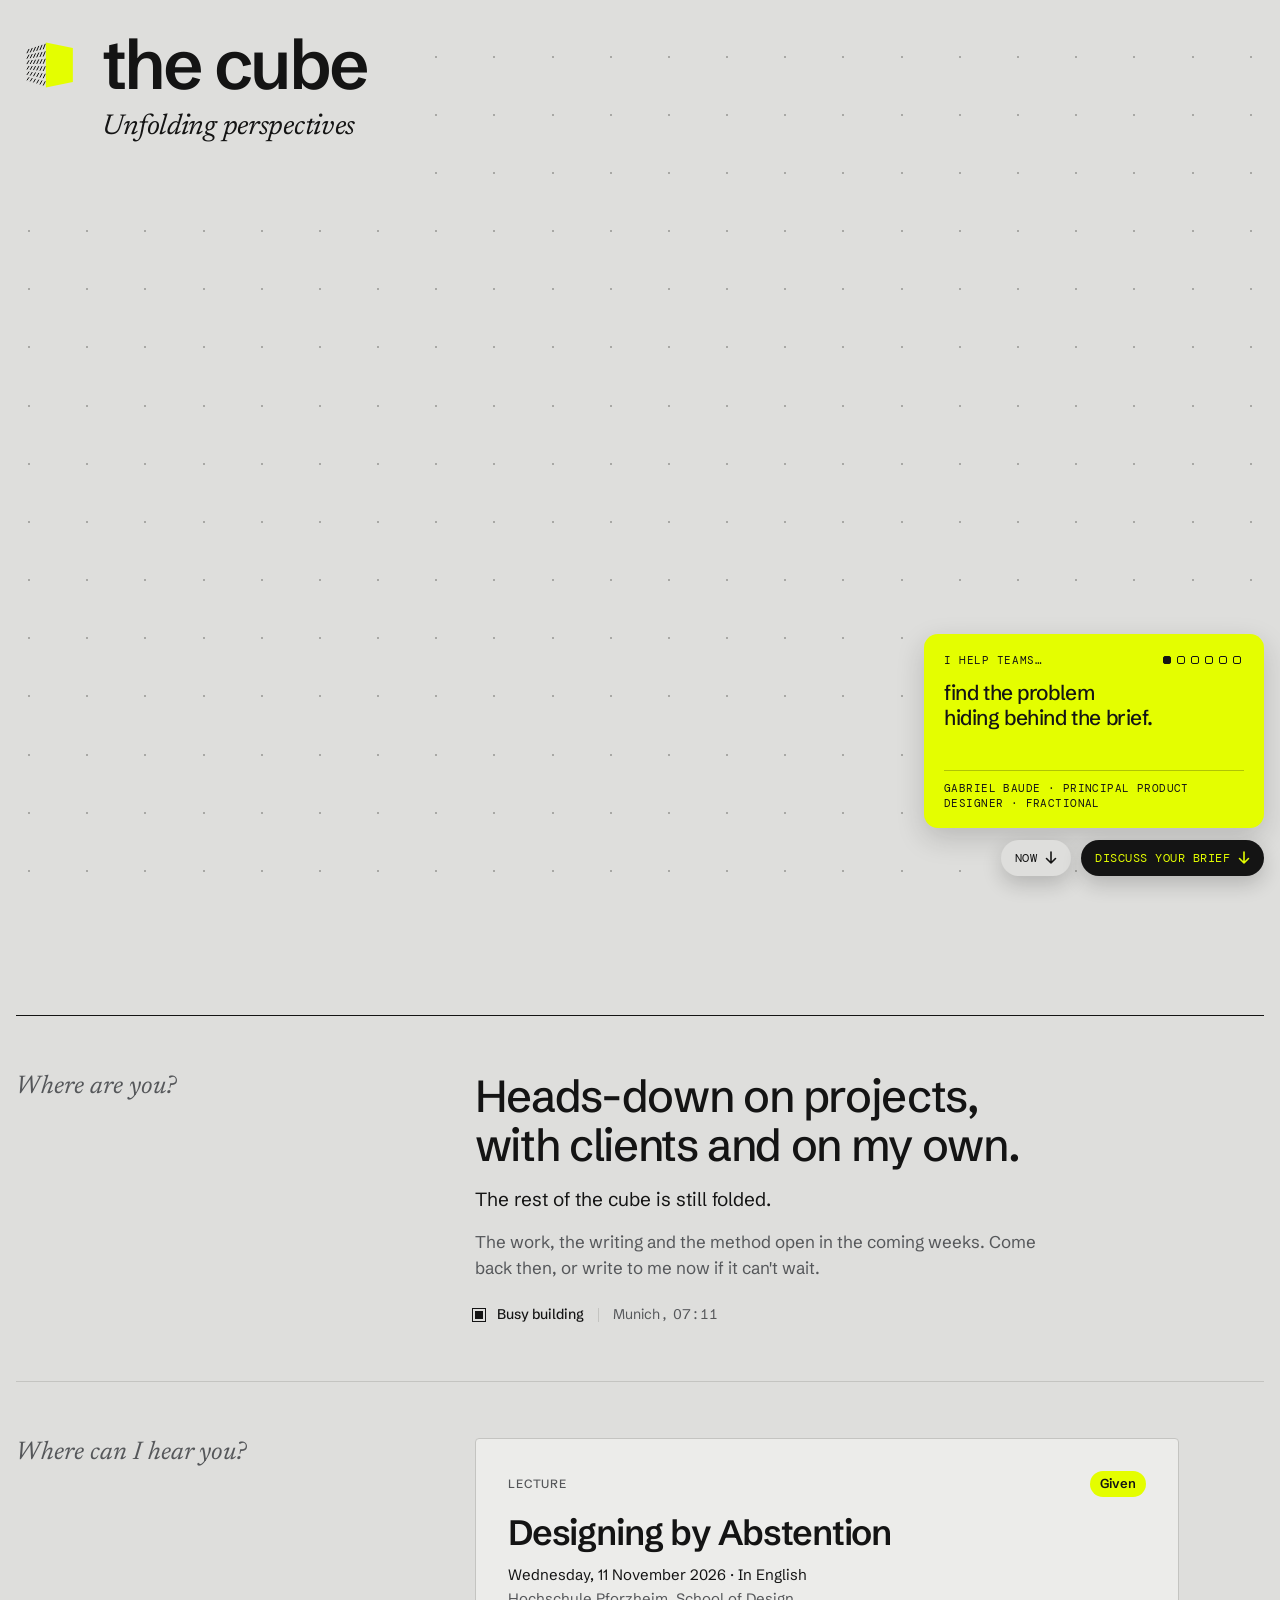
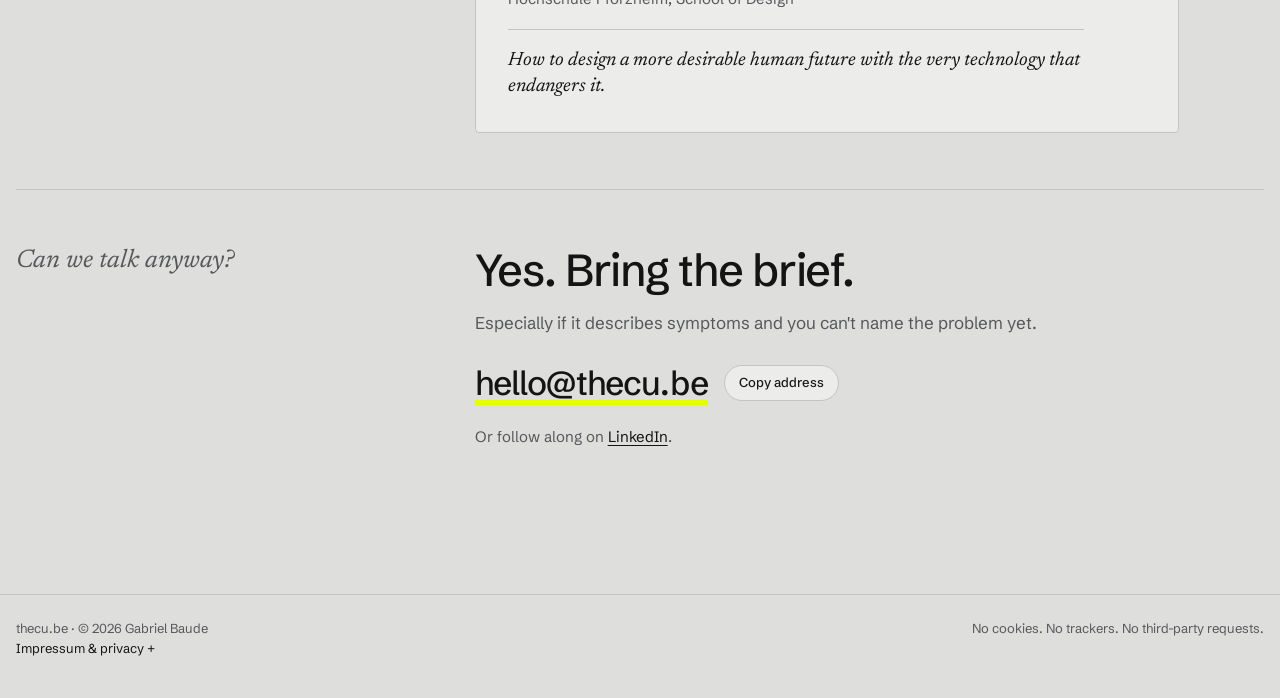
==== commit 6948d9bb: "Landing v1: minefield hero with offer card, Now, lecture and contact" ====
--- a/site/index.html
+++ b/site/index.html
@@ -35,7 +35,6 @@
   --flash:#B8B8B5; /* a tile starts its reveal here, so the wave reads */
   --hover:#E6E6E4;
   --pip:#A8A8A5;
-  --pip-dark:#B4B4B1;
   --mono:"DM Mono",ui-monospace,"SFMono-Regular",Menlo,monospace;
   --display:"Schibsted Grotesk","Helvetica Neue",Arial,sans-serif;
   --voice:"Newsreader",Georgia,"Times New Roman",serif;
@@ -78,13 +77,12 @@
 
 /* perspective card, with a folded corner */
 .card{position:absolute;z-index:5;width:min(320px,calc(100% - 24px));filter:drop-shadow(0 12px 22px rgba(20,20,20,.24))}
-.card-in{position:relative;background:var(--accent-soft);border-radius:7px;padding:22px 22px 18px;clip-path:polygon(0 0,calc(100% - 24px) 0,100% 24px,100% 100%,0 100%)}
+.card-in{position:relative;background:var(--accent-soft);padding:22px 22px 18px;clip-path:polygon(0 0,calc(100% - 24px) 0,100% 24px,100% 100%,0 100%)}
 .card-in::after{content:"";position:absolute;top:0;right:0;width:24px;height:24px;background:linear-gradient(to bottom left,transparent 50%,color-mix(in srgb,var(--accent-soft) 80%,var(--ink)) 50%)}
 .card h2{margin:0 0 8px;padding-right:18px;font-size:1.25rem;font-weight:600;line-height:1.15;letter-spacing:-.02em;text-wrap:balance}
 .card p{margin:0;font-size:15px;line-height:1.45}
 .card-foot{display:flex;justify-content:space-between;align-items:center;gap:12px;margin-top:16px;font-family:var(--mono);font-size:11px;letter-spacing:.05em;text-transform:uppercase;font-variant-numeric:tabular-nums}
-.card button{appearance:none;border:0;background:var(--ink);color:var(--accent);font:inherit;text-transform:uppercase;letter-spacing:.05em;padding:7px 14px;border-radius:999px;cursor:pointer}
-.card button:hover{background:var(--ink-2)}
+.card button{appearance:none;border:0;background:var(--ink);color:var(--accent);font:inherit;padding:6px 10px;cursor:pointer}
 .card button:focus-visible{outline:2px solid var(--ink);outline-offset:2px}
 .card.pop{animation:grow .2s ease-out forwards}
 @keyframes grow{0%{transform:scale(0);opacity:0}70%{transform:scale(1.1);opacity:.9}100%{transform:scale(1);opacity:1}}
@@ -115,7 +113,7 @@
 .offer-head{display:flex;justify-content:space-between;align-items:center;gap:12px;font-family:var(--mono);font-size:11px;letter-spacing:.05em;text-transform:uppercase}
 .offer-dots{display:flex}
 .offer-dots button{position:relative;width:14px;height:14px;padding:0;border:0;background:transparent;cursor:pointer}
-.offer-dots button::before{content:"";position:absolute;inset:3px;border:1px solid var(--ink);border-radius:3px}
+.offer-dots button::before{content:"";position:absolute;inset:3px;border:1px solid var(--ink);border-radius:2px}
 .offer-dots button[aria-current="true"]::before{background:var(--ink)}
 .offer-track{display:flex;width:100%;min-width:0;margin-top:12px;overflow-x:auto;scroll-snap-type:x mandatory;scrollbar-width:none;overscroll-behavior-x:contain;border-radius:2px}
 .offer-track::-webkit-scrollbar{display:none}
@@ -129,14 +127,13 @@
 
 /* ---------- now ---------- */
 .now{padding-left:var(--gutter-l);padding-right:var(--gutter-r);padding-block:clamp(56px,9vw,128px) clamp(48px,7vw,96px)}
-.row{display:grid;grid-template-columns:minmax(0,1fr) minmax(0,2fr);gap:20px clamp(24px,5vw,72px);padding-block:clamp(32px,5vw,56px)}
-
+.row{display:grid;grid-template-columns:minmax(0,1fr) minmax(0,2fr);gap:20px clamp(24px,5vw,72px);padding-block:clamp(32px,5vw,56px);border-top:1px solid var(--line)}
+.row:first-child{border-top:1px solid var(--ink)}
 .q{margin:0;font-family:var(--voice);font-style:italic;font-size:clamp(1.3rem,2.2vw,1.6rem);line-height:1.2;color:var(--ink-2)}
-.a{min-width:0}
-:where(.now) .a{max-width:44rem}
+.a{min-width:0;max-width:44rem}
 .statement{margin:0;font-size:clamp(1.75rem,3.8vw,2.8rem);font-weight:500;line-height:1.08;letter-spacing:-.03em;text-wrap:balance}
-:where(.now) .a p{margin:16px 0 0;font-size:1.0625rem;color:var(--ink-2);max-width:36rem}
-:where(.now) .a p.lede{color:var(--ink);font-size:1.1875rem}
+.a p{margin:16px 0 0;font-size:1.0625rem;color:var(--ink-2);max-width:36rem}
+.a p.lede{color:var(--ink);font-size:1.1875rem}
 .status{display:flex;flex-wrap:wrap;align-items:center;gap:10px 14px;margin-top:24px;font-size:14px;font-weight:500;font-variant-numeric:tabular-nums}
 .status .sep{width:1px;height:14px;background:var(--line)}
 .status .muted{color:var(--ink-2);font-weight:400}
@@ -164,6 +161,15 @@
 .also{margin-top:18px!important;font-size:15px!important}
 .also a{color:var(--ink);text-underline-offset:.2em}
 
+footer{padding-left:var(--gutter-l);padding-right:var(--gutter-r);padding-block:24px 40px;border-top:1px solid var(--line);font-size:13px;color:var(--ink-2)}
+.foot-row{display:flex;flex-wrap:wrap;justify-content:space-between;gap:10px 24px}
+.legal summary{cursor:pointer;color:var(--ink);list-style:none}
+.legal summary::-webkit-details-marker{display:none}
+.legal summary::after{content:" +"}
+.legal[open] summary::after{content:" −"}
+.legal-body{display:grid;grid-template-columns:repeat(auto-fit,minmax(min(100%,260px),1fr));gap:16px 40px;margin-top:18px;max-width:52rem}
+.legal-body p{margin:0}
+.legal-body strong{color:var(--ink);font-weight:500}
 
 /* ---------- narrow ---------- */
 @media (max-width:819px){
@@ -182,180 +188,11 @@
   .cell .num{opacity:1}
   .dot::after{animation:none;opacity:0}
 }
-
-/* ================= sections: why, what, who, footer ================= */
-.wrap{padding-left:var(--gutter-l);padding-right:var(--gutter-r)}
-.row{display:grid;grid-template-columns:minmax(0,1fr) minmax(0,2fr);gap:20px clamp(24px,5vw,72px);padding-block:clamp(40px,6vw,80px)}
-.q{margin:0;font-family:var(--voice);font-style:italic;font-size:clamp(1.3rem,2.2vw,1.6rem);line-height:1.2;color:var(--ink-2)}
-.a{min-width:0}
-.swap{display:inline-block;perspective:600px;vertical-align:baseline}
-.swap-w{display:inline-block;padding:0 .14em;margin:0 -.02em;background:var(--accent);color:var(--ink);border-radius:2px;transform-origin:50% 100%}
-.swap-w{min-width:.6em;min-height:1em;vertical-align:bottom}
-.swap-w.typing::after{content:"";display:inline-block;width:.06em;height:.9em;margin-left:.04em;vertical-align:-.08em;background:var(--ink);animation:caret 1s steps(1) infinite}
-@keyframes caret{50%{opacity:0}}
-.statement{margin:0;max-width:40rem;font-size:clamp(1.75rem,3.8vw,2.8rem);font-weight:500;line-height:1.08;letter-spacing:-.03em;text-wrap:balance}
-.lede{margin:16px 0 0;max-width:36rem;font-size:1.1875rem;color:var(--ink)}
-.body{margin:14px 0 0;max-width:36rem;font-size:1.0625rem;color:var(--ink-2)}
-.label{margin:0 0 14px;font-family:var(--mono);font-size:11px;letter-spacing:.06em;text-transform:uppercase;color:var(--ink-2)}
-
-/* ---------- why: a carousel of evidence ---------- */
-.evidence{margin-top:40px;min-width:0}
-.ev-head{display:flex;justify-content:space-between;align-items:center;gap:16px;margin-bottom:14px}
-.ev-head .label{margin:0}
-.ev-marks{display:flex}
-.ev-marks button{position:relative;width:14px;height:14px;padding:0;border:0;background:transparent;cursor:pointer}
-.ev-marks button::before{content:"";position:absolute;inset:3px;border:1px solid var(--ink);border-radius:3px}
-.ev-marks button[aria-current="true"]::before{background:var(--ink)}
-/* full-bleed track: cards start at the column, run to the right edge and exit at the left edge of the screen */
-.ev-track{display:flex;gap:16px;width:var(--vw,100%);min-width:0;margin-left:calc(-1 * var(--bleed,0px));padding-left:var(--bleed,0px);padding-right:max(var(--bleed,0px), calc(var(--vw,100%) - var(--bleed,0px) - var(--card,0px)));scroll-padding-left:var(--bleed,0px);overflow-x:auto;scroll-snap-type:x mandatory;scrollbar-width:none;overscroll-behavior-x:contain;padding-bottom:6px}
-.ev-track::-webkit-scrollbar{display:none}
-.ev-track:focus-visible{outline:2px solid var(--ink);outline-offset:4px}
-.ev-card{flex:0 0 var(--card,min(640px,88%));scroll-snap-align:start;display:grid;grid-template-columns:minmax(88px,min(200px,34%)) minmax(0,1fr);gap:clamp(16px,3vw,32px);align-items:center;padding:clamp(16px,2.4vw,24px);background:var(--surface);border-radius:14px;min-width:0}
-.tiles{display:grid;grid-template-columns:repeat(10,1fr);gap:2px}
-.tiles i{position:relative;aspect-ratio:1}
-.tiles i::before{content:"";position:absolute;left:50%;top:50%;width:2px;height:2px;margin:-1px 0 0 -1px;background:var(--pip-dark)}
-.tiles i.half::before{width:56%;height:28%;margin:0;left:22%;top:50%;background:var(--accent);animation:pop .22s var(--d,0ms) cubic-bezier(.2,.8,.3,1.4) both}
-.tiles i.lit::before{width:56%;height:56%;margin:0;left:22%;top:22%;background:var(--accent);animation:pop .22s var(--d,0ms) cubic-bezier(.2,.8,.3,1.4) both}
-@keyframes pop{from{transform:scale(0)}to{transform:scale(1)}}
-.ev-body{display:grid;gap:8px;min-width:0}
-.voice{margin:0;font-family:var(--mono);font-size:11px;letter-spacing:.06em;text-transform:uppercase;color:var(--ink-2)}
-.pct{margin:0;display:flex;align-items:flex-start;font-size:clamp(2.8rem,6vw,4.4rem);font-weight:600;line-height:1;letter-spacing:-.04em;font-variant-numeric:tabular-nums}
-.num{display:inline-flex}
-.digit{display:inline-block;height:1em;overflow:hidden}
-.reel{display:flex;flex-direction:column;transition:transform 1.5s cubic-bezier(.12,.75,.2,1)}
-.reel span{display:block;height:1em;line-height:1}
-.sign{font-size:.5em;margin-top:.12em;margin-left:.06em}
-.dot-sep{display:inline-block;height:1em;line-height:1}
-.say{margin:0;font-size:15px;line-height:1.4;max-width:24rem}
-.src{margin:0;font-family:var(--mono);font-size:10.5px;letter-spacing:.04em;text-transform:uppercase;color:var(--ink-2)}
-.ev-card.pending .tiles{opacity:.55}
-.ev-card.pending .pct{color:var(--ink-2)}
-
-/* ---------- what: hovering a step opens tiles in the section background ---------- */
-.wrap{overflow-x:clip}
-#what{position:relative;isolation:isolate}
-#what>.q,#what>.a{position:relative;z-index:1}
-.what-field{position:absolute;top:0;bottom:0;left:50%;width:100vw;transform:translateX(-50%);z-index:0;display:grid;grid-auto-rows:var(--size);align-content:start;justify-content:center;overflow:hidden;pointer-events:none}
-.what-field i{position:relative;width:var(--size);height:var(--size);transition:background-color .45s ease}
-.what-field i::before{content:"";position:absolute;left:50%;top:50%;width:2px;height:2px;margin:-1px 0 0 -1px;background:#A8A8A5;transition:opacity .3s}
-.what-field i.open{background:var(--surface);animation:tileOpen .3s var(--d,0ms) ease-out both}
-.what-field i.open::before{opacity:0}
-.what-field i.mine::after{content:"";position:absolute;left:50%;top:50%;width:4px;height:4px;margin:-2px 0 0 -2px;background:var(--accent);animation:fadeIn .3s calc(var(--d,0ms) + 120ms) ease-out both}
-@keyframes tileOpen{from{background:#B8B8B5}to{background:var(--surface)}}
-@keyframes fadeIn{from{opacity:0}to{opacity:1}}
-.method{margin-top:40px}
-.steps{margin:0;padding:0;list-style:none;display:grid;gap:4px;min-width:0;max-width:44rem}
-.steps li{display:grid;grid-template-columns:2.2rem minmax(0,1fr);gap:4px 12px;padding:18px 12px 18px 0;border-top:1px solid var(--line);cursor:default}
-.steps li:first-child{border-top:0}
-.steps .n{font-family:var(--mono);font-size:12px;color:var(--ink-2);padding-top:3px}
-.steps h3{margin:0;font-size:1.125rem;font-weight:600;letter-spacing:-.015em;width:fit-content}
-.steps p{grid-column:2;margin:0;font-size:15px;color:var(--ink-2);max-width:32rem}
-.steps li.on h3{background-image:linear-gradient(var(--accent),var(--accent));background-repeat:no-repeat;background-position:0 88%;background-size:100% .45em}
-
-/* ---------- who ---------- */
-.track{margin:32px 0 0;padding:0;list-style:none;max-width:40rem;font-family:var(--mono);font-size:12px;letter-spacing:.02em}
-.track li{display:grid;grid-template-columns:7.5rem minmax(0,1fr);gap:4px 16px;padding:12px 0;border-top:1px solid var(--line)}
-.track .y{color:var(--ink-2);font-variant-numeric:tabular-nums}
-.track .r{color:var(--ink);text-transform:none;line-height:1.5}
-.track .r em{font-style:normal;color:var(--ink-2)}
-
-/* ---------- footer: sits behind the page and is revealed at the end of the scroll ---------- */
-.sheet{position:relative;z-index:1;box-shadow:0 24px 48px rgba(0,0,0,.32)}
-.footer-spacer{height:var(--fh,50svh);pointer-events:none}
-.reveal{position:fixed;left:0;right:0;bottom:0;z-index:0;min-height:50svh;display:flex;align-items:flex-end;background:#2E2F31;color:#E6E6E4;padding-left:var(--gutter-l);padding-right:var(--gutter-r);padding-block:clamp(40px,6vw,72px) 28px}
-.reveal.static{position:relative}
-.reveal-in{width:100%;max-width:1320px;margin-inline:auto;display:grid;gap:clamp(36px,6vw,64px)}
-.r-row{display:grid;grid-template-columns:minmax(0,1fr) minmax(0,2fr);gap:20px clamp(24px,5vw,72px)}
-.r-q{margin:0;font-family:var(--voice);font-style:italic;font-size:clamp(1.3rem,2.2vw,1.6rem);color:#A6A8AB}
-.r-statement{margin:0;font-size:clamp(1.9rem,4.2vw,3.2rem);font-weight:500;line-height:1.05;letter-spacing:-.03em;color:#F2F2F0}
-.r-lede{margin:14px 0 0;font-size:1.0625rem;color:#B9BBBE;max-width:34rem}
-.r-mail{display:flex;flex-wrap:wrap;align-items:center;gap:12px 16px;margin-top:24px}
-.r-mail a{font-size:clamp(1.4rem,3vw,2.1rem);font-weight:500;letter-spacing:-.025em;color:#F2F2F0;text-decoration-line:underline;text-decoration-color:var(--accent);text-decoration-thickness:.12em;text-underline-offset:.16em;word-break:break-word}
-.r-btn{appearance:none;font:inherit;font-family:var(--mono);font-size:12px;letter-spacing:.04em;text-transform:uppercase;padding:9px 14px;border:0;border-radius:999px;background:var(--accent);color:var(--ink);cursor:pointer}
-.r-also{margin:16px 0 0;font-size:15px;color:#B9BBBE}
-.r-also a{color:#F2F2F0;text-underline-offset:.2em}
-.r-base{display:grid;grid-template-columns:minmax(0,1fr) minmax(0,2fr);gap:14px clamp(24px,5vw,72px);padding-top:20px;border-top:1px solid #4A4C4F}
-.r-label{margin:clamp(28px,4vw,48px) 0 10px;font-family:var(--mono);font-size:11px;letter-spacing:.06em;text-transform:uppercase;color:#8C8E92}
-.r-refs{margin:0;padding:0;list-style:none;display:grid;gap:10px;max-width:22rem}
-.r-refs li{display:grid;grid-template-columns:5.2rem minmax(0,1fr);gap:10px;font-size:13px;line-height:1.4}
-.r-fig{font-family:var(--mono);font-size:11px;color:#E6E6E4;padding-top:2px;font-variant-numeric:tabular-nums}
-.r-refs a{color:#C9CBCE;text-decoration:none;border-bottom:1px solid #5A5C60}
-.r-refs a:hover{color:#F2F2F0;border-bottom-color:var(--accent)}
-.r-base-a{display:grid;gap:14px;min-width:0}
-.reveal .sources{margin:0;padding:0;border:0;color:#9A9CA0;line-height:1.6}
-.reveal .sources strong{color:#E6E6E4}
-.reveal .sources a{color:#D0D2D4}
-.r-legal{margin:clamp(32px,5vw,56px) 0 0;padding-top:16px;border-top:1px solid #4A4C4F;display:flex;flex-wrap:wrap;justify-content:flex-start;gap:8px 24px;font-family:var(--mono);font-size:11px;letter-spacing:.03em;color:#8C8E92}
-.r-imp-link{color:#B9BBBE;text-decoration:none;border-bottom:1px solid #5A5C60}
-.r-imp-link:hover{color:#F2F2F0;border-bottom-color:var(--accent)}
-/* legal text lives in a dialog: reachable only through the link, never by scrolling */
-.legal{width:min(46rem,calc(100% - 32px));max-height:min(86svh,900px);margin:auto;padding:0;border:0;border-radius:14px;background:var(--paper);color:var(--ink);box-shadow:0 24px 64px rgba(0,0,0,.35);overflow:hidden}
-.legal[open]{display:flex;flex-direction:column}
-.legal::backdrop{background:rgba(20,20,20,.55)}
-.legal-head{display:flex;justify-content:space-between;align-items:center;gap:16px;padding:18px clamp(20px,4vw,32px);border-bottom:1px solid var(--line)}
-.legal-head h2{margin:0;font-size:1.25rem;font-weight:600;letter-spacing:-.02em}
-.legal-close{appearance:none;border:0;background:var(--ink);color:var(--accent);font-family:var(--mono);font-size:11px;letter-spacing:.05em;text-transform:uppercase;padding:7px 14px;border-radius:999px;cursor:pointer}
-.legal-close:hover{background:var(--ink-2)}
-.legal-close:focus-visible{outline:2px solid var(--ink);outline-offset:2px}
-.legal-body{overflow-y:auto;overscroll-behavior:contain;padding:clamp(20px,4vw,32px);display:grid;grid-template-columns:minmax(0,1fr);gap:28px;font-size:14px;line-height:1.55;color:var(--ink-2)}
-.legal-body p{margin:0 0 10px;max-width:40rem}
-.legal-body h4{margin:0 0 12px;font-family:var(--mono);font-size:11px;font-weight:500;letter-spacing:.06em;text-transform:uppercase;color:var(--ink)}
-.legal-body strong{color:var(--ink);font-weight:500}
-html:has(.legal[open]){overflow:hidden}
-@media (min-width:820px){.legal-body{grid-template-columns:minmax(0,1fr) minmax(0,1.35fr);gap:clamp(28px,4vw,48px)}}
-.reveal :focus-visible{outline-color:var(--accent)}
-@media (max-width:819px){.r-row,.r-base{grid-template-columns:minmax(0,1fr)}}
-
-.sources{margin:0;padding-top:24px;border-top:1px solid var(--line);font-family:var(--mono);font-size:11px;letter-spacing:.03em;color:var(--ink-2)}
-.sources strong{color:var(--ink);font-weight:500}
-.sources a{color:var(--ink);text-underline-offset:3px}
-
-@media (max-width:819px){
-  .row{grid-template-columns:minmax(0,1fr)}
-  .method{grid-template-columns:minmax(0,1fr)}
-}
-@media (max-width:599px){
-  .ev-card{grid-template-columns:minmax(0,1fr);align-items:start;gap:18px}
-  .ev-body,.say{max-width:none}
-}
-@media (prefers-reduced-motion:reduce){
-  .what-field i.open,.what-field i.mine::after{animation:none}
-  .reel{transition:none}
-  .tiles i.lit::before{animation:none}
-}
-
-/* schedule: what I'm busy with and where to hear me, side by side */
-.sched{display:grid;grid-template-columns:repeat(auto-fit,minmax(min(100%,300px),1fr));gap:16px;align-items:stretch}
-.sched .talk{display:flex;flex-direction:column}
-.sched .talk .thesis,.sched .talk .note{margin-top:auto}
-.sched .talk h3{text-wrap:balance}
-.talk .note{margin:18px 0 0;padding-top:18px;border-top:1px solid var(--line);font-size:15px;line-height:1.5;color:var(--ink-2)}
-.sched .talk .meta{margin-bottom:18px}
-/* the dotted ground of the minefield carries on under every section */
-.dotted{position:relative;isolation:isolate;overflow-x:clip}
-.dots-bg{position:absolute;top:0;bottom:0;left:50%;width:100vw;transform:translateX(-50%);z-index:-1;pointer-events:none;background-image:url("data:image/svg+xml,%3Csvg xmlns='http://www.w3.org/2000/svg' width='58' height='58'%3E%3Crect x='28' y='28' width='2' height='2' fill='%23A8A8A5'/%3E%3C/svg%3E");background-repeat:repeat;background-position:center top}
-.what-field i::before{opacity:0}
-.reveal{background-image:url("data:image/svg+xml,%3Csvg xmlns='http://www.w3.org/2000/svg' width='58' height='58'%3E%3Crect x='28' y='28' width='2' height='2' fill='%23434548'/%3E%3C/svg%3E");background-repeat:repeat;background-position:center top}
-.wrap .label{font-weight:400}
-/* ================= one page: every section at least one screen tall ================= */
-.screen{min-height:100svh}
-.row.screen{align-content:center}
-#now.screen{display:grid;align-content:center;padding-block:0}
-/* after a game over the page turns light: keep the evidence cards visible */
-.sheet.unfolded .ev-card,.sheet.unfolded .sched .talk{background:var(--paper)}
-/* schedule cards share the evidence cards' surface: no outline, same radius */
-.sched .talk{border:0;border-radius:14px}
-/* gentle snapping on desktop only; phones scroll freely */
-@media (min-width:820px) and (hover:hover){
-  html{scroll-snap-type:y proximity}
-  .snap{scroll-snap-align:start}
-  .footer-spacer{scroll-snap-align:end}
-}
 </style>
 </head>
 <body>
 <div class="sheet">
-<header class="hero snap" id="top">
+<header class="hero" id="top">
   <div class="field" id="field" role="group" aria-label="Field of squares. Use the arrow keys to move and Enter to open a square."></div>
   <div class="clickme" id="clickme" aria-hidden="true">Click me</div>
   <div class="card" id="card" role="dialog" aria-labelledby="card-title" hidden>
@@ -399,7 +236,7 @@
         <p class="offer-by">Gabriel Baude · Principal Product Designer · Fractional</p>
       </section>
       <div class="actions">
-      <a class="float next" href="#now">Availability
+      <a class="float next" href="#now">Now
         <svg width="12" height="14" viewBox="0 0 12 14" aria-hidden="true"><path d="M6 1v11M1.5 7.5 6 12l4.5-4.5" fill="none" stroke="currentColor" stroke-width="1.6" stroke-linecap="round" stroke-linejoin="round"/></svg>
       </a>
       <a class="float cta" href="#contact">Discuss your brief
@@ -410,140 +247,26 @@
   </div>
 </header>
 
-<div class="dotted" id="dotted"><div class="dots-bg" id="dots-bg" aria-hidden="true"></div>
-<div class="wrap"><div class="inner">
-  <section class="row screen snap" id="why" aria-labelledby="why-h">
-    <p class="q">Why now?</p>
-    <div class="a">
-      <h2 class="statement" id="why-h">Your <span class="swap" aria-hidden="true"><span class="swap-w">customers</span></span><span class="sr-only">customers, users, employees and clients</span> have already said what they expect.</h2>
-      <p class="lede">Europeans are worried about privacy, their data and AI. European companies are struggling with uncertainty, skills and unclear rules.</p>
-      <p class="body">Read together, they point to what to build next: products people trust enough to choose, made by teams who know why they build them.</p>
-      <div class="evidence" id="evidence" aria-roledescription="carousel" aria-label="Evidence">
-        <div class="ev-head">
-          <p class="label">Evidence</p>
-          <div class="ev-marks" role="group" aria-label="Choose a card">
-            <button type="button" aria-label="Card 1"></button><button type="button" aria-label="Card 2"></button><button type="button" aria-label="Card 3"></button><button type="button" aria-label="Card 4"></button><button type="button" aria-label="Card 5"></button><button type="button" aria-label="Card 6"></button><button type="button" aria-label="Card 7"></button>
-          </div>
-        </div>
-        <div class="ev-track" id="ev-track" tabindex="0">
-          <article class="ev-card" data-value="88" role="group" aria-roledescription="slide" aria-label="1 of 7">
-            <div class="tiles" aria-hidden="true"></div>
-            <div class="ev-body">
-              <p class="voice">What people say</p>
-              <p class="pct" aria-label="88 percent"><span class="num" aria-hidden="true">88</span><span class="sign" aria-hidden="true">%</span></p>
-              <p class="say">of Europeans are concerned about data security and privacy when using digital services.</p>
-              <p class="src">Schwarz Digits / GIM · 2025 · 14 European countries · 14,000 people</p>
-            </div>
-          </article>
-          <article class="ev-card" data-value="83" role="group" aria-roledescription="slide" aria-label="2 of 7">
-            <div class="tiles" aria-hidden="true"></div>
-            <div class="ev-body">
-              <p class="voice">What companies face</p>
-              <p class="pct" aria-label="83 percent"><span class="num" aria-hidden="true">83</span><span class="sign" aria-hidden="true">%</span></p>
-              <p class="say">of European companies say uncertainty about the future holds back their investment, from equipment to R&amp;D, software and training.</p>
-              <p class="src">EIB Investment Survey · 2025 · ~12,000 EU firms · major or minor obstacle</p>
-            </div>
-          </article>
-          <article class="ev-card" data-value="72" role="group" aria-roledescription="slide" aria-label="3 of 7">
-            <div class="tiles" aria-hidden="true"></div>
-            <div class="ev-body">
-              <p class="voice">What people say</p>
-              <p class="pct" aria-label="72 percent"><span class="num" aria-hidden="true">72</span><span class="sign" aria-hidden="true">%</span></p>
-              <p class="say">of Europeans trust European companies with their data, far more than foreign ones: 20% trust American providers, 8% Chinese.</p>
-              <p class="src">Schwarz Digits / GIM · 2025 · 14 European countries</p>
-            </div>
-          </article>
-          <article class="ev-card" data-value="47" role="group" aria-roledescription="slide" aria-label="4 of 7">
-            <div class="tiles" aria-hidden="true"></div>
-            <div class="ev-body">
-              <p class="voice">What people say</p>
-              <p class="pct" aria-label="47 percent"><span class="num" aria-hidden="true">47</span><span class="sign" aria-hidden="true">%</span></p>
-              <p class="say">of Europeans feel personally affected by the misuse of personal data.</p>
-              <p class="src">Digital Decade Eurobarometer · 2026</p>
-            </div>
-          </article>
-          <article class="ev-card" data-value="70" role="group" aria-roledescription="slide" aria-label="5 of 7">
-            <div class="tiles" aria-hidden="true"></div>
-            <div class="ev-body">
-              <p class="voice">What companies face</p>
-              <p class="pct" aria-label="70 percent"><span class="num" aria-hidden="true">70</span><span class="sign" aria-hidden="true">%</span></p>
-              <p class="say">of EU firms that considered AI and stopped say they lacked the expertise.</p>
-              <p class="src">Eurostat · 2025 · the 11% of EU firms that considered AI</p>
-            </div>
-          </article>
-          <article class="ev-card" data-value="54" role="group" aria-roledescription="slide" aria-label="6 of 7">
-            <div class="tiles" aria-hidden="true"></div>
-            <div class="ev-body">
-              <p class="voice">What companies face</p>
-              <p class="pct" aria-label="54 percent"><span class="num" aria-hidden="true">54</span><span class="sign" aria-hidden="true">%</span></p>
-              <p class="say">of European companies that considered AI say they weren&#x27;t clear on the legal consequences of using it.</p>
-              <p class="src">Eurostat · 2025 · the 11% of EU firms that considered AI</p>
-            </div>
-          </article>
-          <article class="ev-card" data-value="84" role="group" aria-roledescription="slide" aria-label="7 of 7">
-            <div class="tiles" aria-hidden="true"></div>
-            <div class="ev-body">
-              <p class="voice">What people say</p>
-              <p class="pct" aria-label="84 percent"><span class="num" aria-hidden="true">84</span><span class="sign" aria-hidden="true">%</span></p>
-              <p class="say">of Europeans think AI at work needs careful management to protect privacy and ensure transparency.</p>
-              <p class="src">Eurobarometer · AI and the future of work · 2025</p>
-            </div>
-          </article>
+<main class="now" id="now">
+  <div class="inner">
+    <section class="row" aria-labelledby="where">
+      <p class="q">Where are you?</p>
+      <div class="a">
+        <h2 class="statement" id="where">Heads-down on projects, with clients and on my own.</h2>
+        <p class="lede">The rest of the cube is still folded.</p>
+        <p>The work, the writing and the method open in the coming weeks. Come back then, or write to me now if it can't wait.</p>
+        <div class="status">
+          <span class="dot" aria-hidden="true"></span><span>Busy building</span>
+          <span class="sep" aria-hidden="true"></span>
+          <span class="muted">Munich, <span data-clock>--:--</span></span>
         </div>
       </div>
-    </div>
-  </section>
-
-  <section class="row screen snap" id="who" aria-labelledby="who-h">
-    <p class="q">Who runs the cube?</p>
-    <div class="a">
-      <h2 class="statement" id="who-h">I've been building with AI since 2011.</h2>
-      <p class="lede">I've trained models and built the datasets behind them, and seen how a dataset's quality shapes what a model can do. I know why LLMs carry bias, and that they are one kind of AI among many, often not the right one.</p>
-      <p class="body">So my first question is never which model. It's why you want AI, and what it changes for your company: where it becomes leverage for your people to grow the business. The core of your business isn't your technology. It's your people.</p>
-      <ul class="track">
-        <li><span class="y">2018–2024</span><span class="r">Director of Innovation &amp; Creative Technology, Kaiser X Labs (Allianz) <em>· built Senz, an AI sketch-to-prototype platform</em></span></li>
-        <li><span class="y">2012–2015</span><span class="r">Head of Innovation &amp; UX Design, Huawei, Shenzhen <em>· machine learning and computer vision for gaze-driven interaction</em></span></li>
-        <li><span class="y">2009–2012</span><span class="r">Founder, Mushi Crew</span></li>
-        <li><span class="y">Earlier</span><span class="r">Innovation at Orange and Etisalat <em>· connected TV and video on demand</em>; lecturer at Université Paris XIII</span></li>
-      </ul>
-    </div>
-  </section>
-
-  <section class="row screen snap" id="what" aria-labelledby="what-h">
-    <div class="what-field" id="what-field" aria-hidden="true"></div>
-    <p class="q">What happens when we work together?</p>
-    <div class="a">
-      <h2 class="statement" id="what-h">One method, six faces.</h2>
-      <div class="method" id="method">
-        <ol class="steps" id="steps">
-          <li data-step="1"><span class="n">01</span><h3>Listen</h3><p>Your brief describes what hurts. I listen for what it doesn't say.</p></li>
-          <li data-step="2"><span class="n">02</span><h3>Question</h3><p>We look for the question underneath: why this, why now, and for whom.</p></li>
-          <li data-step="3"><span class="n">03</span><h3>Prototype</h3><p>A first answer, built quickly, so we have something real to react to.</p></li>
-          <li data-step="4"><span class="n">04</span><h3>Reframe</h3><p>The prototype shows what the brief left out. That is where the real problem appears.</p></li>
-          <li data-step="5"><span class="n">05</span><h3>Abstain</h3><p>We decide what not to build, collect or automate. What remains is stronger for it.</p></li>
-          <li data-step="6"><span class="n">06</span><h3>Hand over</h3><p>You keep an answer your own people can run, explain and grow.</p></li>
-        </ol>
-      </div>
-    </div>
-  </section>
-
-</div></div>
-
-<main class="now screen snap" id="now">
-  <div class="inner">
-    <section class="row" id="schedule" aria-labelledby="sched-q">
-      <p class="q" id="sched-q">What's on your schedule?</p>
-      <div class="a sched">
-        <article class="talk busy" aria-labelledby="where">
-          <div class="talk-top">
-            <span class="label">Now</span>
-            <span class="chip" id="booked">Booked until 16 Nov</span>
-          </div>
-          <h3 id="where">Heads-down on projects, with clients and on my own.</h3>
-          <p class="meta"><span>The rest of the cube is still folded.</span><span class="venue">Munich, <span data-clock>--:--</span></span></p>
-          <p class="note">The work, the writing and the method open in the coming weeks. Come back then, or write to me now if it can't wait.</p>
-        </article>
-        <article class="talk" id="lecture" aria-labelledby="talk">
+    </section>
+
+    <section class="row" id="lecture" aria-labelledby="talk">
+      <p class="q">Where can I hear you?</p>
+      <div class="a">
+        <article class="talk">
           <div class="talk-top">
             <span class="label">Lecture</span>
             <span class="chip" id="countdown">11 Nov</span>
@@ -555,67 +278,37 @@
       </div>
     </section>
 
+    <section class="row" id="contact" aria-labelledby="talk-to-me">
+      <p class="q">Can we talk anyway?</p>
+      <div class="a">
+        <h2 class="statement" id="talk-to-me">Yes. Bring the brief.</h2>
+        <p>Especially if it describes symptoms and you can't name the problem yet.</p>
+        <div class="mail">
+          <a id="mail-link" href="mailto:hello@thecu.be"><span data-email>hello@thecu.be</span></a>
+          <button class="btn" id="copy" type="button">Copy address</button>
+        </div>
+        <p class="also">Or follow along on <a id="li-link" href="https://www.linkedin.com/in/gabrielbaude/" target="_blank" rel="noopener">LinkedIn</a>.</p>
+      </div>
+    </section>
   </div>
 </main>
-</div>
-
-</div>
-<div class="footer-spacer" id="contact" aria-hidden="true"></div>
-<footer class="reveal" id="reveal">
-  <div class="reveal-in">
-    <div class="r-row">
-      <div class="r-side">
-        <p class="r-q">Can we talk?</p>
-        <p class="r-label">References</p>
-        <ul class="r-refs">
-          <li><span class="r-fig">88% · 72%</span><a href="https://schwarz-digits.de/en/presse/archive/2025/europe-s-digital-paradox-citizens-feel-abandoned-by-companies-and-authorities-on-cybersecurity-yet-they-also-don-t-protect-themselves" target="_blank" rel="noopener noreferrer">Schwarz Digits / GIM, Europe&#x27;s digital paradox (2025)</a></li>
-          <li><span class="r-fig">83%</span><a href="https://www.eib.org/attachments/lucalli/20250216-141025-econ-eibis-2025-eu-en.pdf" target="_blank" rel="noopener noreferrer">EIB Investment Survey 2025, EU overview (PDF)</a></li>
-          <li><span class="r-fig">47%</span><a href="https://digital-strategy.ec.europa.eu/en/factpages/childrens-protection-online-high-priority-92-europeans" target="_blank" rel="noopener noreferrer">European Commission, Digital Decade Eurobarometer 2026</a></li>
-          <li><span class="r-fig">70% · 54%</span><a href="https://ai.bcci.bg/en/news/why-companies-that-considered-ai-decided-against-it" target="_blank" rel="noopener noreferrer">Eurostat 2025 (isoc_eb_ai), via the BCCI AI Council</a></li>
-          <li><span class="r-fig">84%</span><a href="https://digital-strategy.ec.europa.eu/en/news/commission-survey-shows-most-europeans-support-use-artificial-intelligence-workplace" target="_blank" rel="noopener noreferrer">European Commission, Eurobarometer on AI and the future of work (2025)</a></li>
-        </ul>
+
+<footer>
+  <div class="inner">
+    <div class="foot-row">
+      <span>thecu.be · © 2026 Gabriel Baude</span>
+      <span>No cookies. No trackers. No third-party requests.</span>
+    </div>
+    <details class="legal">
+      <summary>Impressum &amp; privacy</summary>
+      <div class="legal-body">
+        <p><strong>Angaben gemäß § 5 DDG</strong><br>Gabriel Baude<br>[Street and number]<br>[Postcode] München, Germany<br>E-Mail: <span data-email>hello@thecu.be</span><br>USt-IdNr.: [DE…]</p>
+        <p><strong>Privacy</strong><br>This page sets no cookies, loads nothing from third parties and runs no analytics. Its fonts are embedded in the page. To deliver it, the hosting provider processes your IP address in standard server logs.</p>
       </div>
-      <div class="r-a">
-        <h2 class="r-statement">Yes. Bring the brief.</h2>
-        <p class="r-lede">Especially if it describes symptoms and you can&#x27;t name the problem yet.</p>
-        <div class="r-mail">
-          <a id="r-mail-link" href="mailto:hello@thecu.be">hello@thecu.be</a>
-          <button class="r-btn" id="r-copy" type="button">Copy address</button>
-        </div>
-        <div class="r-legal"><span>thecu.be · © 2026 Gabriel Baude</span><span>No cookies. No trackers. No third-party requests.</span><a class="r-imp-link" href="#impressum" id="imp-open">Impressum &amp; privacy</a></div>
-      </div>
-    </div>
+    </details>
   </div>
 </footer>
-
-
-<dialog class="legal" id="impressum" aria-labelledby="legal-title">
-  <div class="legal-head">
-    <h2 id="legal-title">Impressum &amp; privacy</h2>
-    <button type="button" class="legal-close" id="imp-close">Close</button>
-  </div>
-  <div class="legal-body">
-            <section>
-              <h4>Impressum</h4>
-              <p>Angaben gemäß § 5 DDG</p>
-              <p>Gabriel Baude<br>Menzinger Straße 14a<br>80638 München<br>Deutschland</p>
-              <p>E-Mail: hello@thecu.be<br>Telefon: +49 155 6157 8061</p>
-              <p>Umsatzsteuer-Identifikationsnummer gemäß § 27a UStG: DE463729451</p>
-              <p>Verantwortlich für den Inhalt nach § 18 Abs. 2 MStV: Gabriel Baude, Anschrift wie oben.</p>
-              <p>Ich bin weder bereit noch verpflichtet, an Streitbeilegungsverfahren vor einer Verbraucherschlichtungsstelle teilzunehmen.</p>
-            </section>
-            <section>
-              <h4>Privacy</h4>
-              <p><strong>Who is responsible.</strong> Gabriel Baude, address above, hello@thecu.be.</p>
-              <p><strong>What this page doesn't do.</strong> It sets no cookies, stores nothing on your device, runs no analytics and loads nothing from other servers: its fonts and images are part of the page. The "Copy address" button only writes to your own clipboard.</p>
-              <p><strong>Hosting and server logs.</strong> The page runs on a server rented from OVH SAS, 2 rue Kellermann, 59100 Roubaix, France, in a data centre in the European Union. OVH acts on my behalf under a data processing agreement (Art. 28 GDPR). To deliver the page, the web server records your IP address, the date and time, the page requested, the referring page and your browser's user agent. This is needed to send you the page and keep it secure and working, which is my legitimate interest (Art. 6(1)(f) GDPR). Nothing is transferred outside the EU. I don't use these logs to identify anyone, and they are deleted automatically after 14 days.</p>
-              <p><strong>When you write to me.</strong> I use your email address and message to answer you and, if we work together, to prepare and carry out that work (Art. 6(1)(b) GDPR), otherwise on the basis of my interest in replying (Art. 6(1)(f) GDPR). Emails are stored with my mail provider, [provider], acting on my behalf. I delete them when they're no longer needed, unless tax law requires me to keep business correspondence for longer.</p>
-              <p><strong>Links.</strong> Links to the sources of the figures only take you to those sites when you click them. From then on, their privacy policies apply.</p>
-              <p><strong>Your rights.</strong> You can ask me for access to your data (Art. 15), its correction (Art. 16), deletion (Art. 17), restricted processing (Art. 18) and a copy in a portable format (Art. 20). You can object at any time to processing based on legitimate interest (Art. 21). You may also complain to a data protection authority, for example the Bayerisches Landesamt für Datenschutzaufsicht, Promenade 18, 91522 Ansbach, lda.bayern.de.</p>
-              <p>No automated decisions or profiling take place. Last updated: November 2026.</p>
-            </section>
-  </div>
-</dialog>
+</div>
 
 <script>
 (() => {
@@ -627,6 +320,23 @@
   const TZ = "Europe/Berlin";
   const reduce = window.matchMedia("(prefers-reduced-motion: reduce)").matches;
 
+  /* contact */
+  document.querySelectorAll("[data-email]").forEach(e => e.textContent = CONTACT_EMAIL);
+  document.getElementById("mail-link").href = "mailto:" + CONTACT_EMAIL;
+  document.getElementById("li-link").href = LINKEDIN_URL;
+  const copyBtn = document.getElementById("copy");
+  copyBtn.addEventListener("click", () => {
+    const done = () => { copyBtn.textContent = "Copied"; setTimeout(() => copyBtn.textContent = "Copy address", 2000); };
+    const fallback = () => {
+      const el = document.querySelector("#mail-link [data-email]");
+      const r = document.createRange(); r.selectNodeContents(el);
+      const s = window.getSelection(); s.removeAllRanges(); s.addRange(r);
+      copyBtn.textContent = "Selected, press copy";
+      setTimeout(() => copyBtn.textContent = "Copy address", 2600);
+    };
+    try { navigator.clipboard.writeText(CONTACT_EMAIL).then(done, fallback); } catch (e) { fallback(); }
+  });
+
   /* Munich clock */
   const fmtTime = new Intl.DateTimeFormat("en-GB", { timeZone: TZ, hour: "2-digit", minute: "2-digit", hourCycle: "h23" });
   const tick = () => { const t = fmtTime.format(new Date()); document.querySelectorAll("[data-clock]").forEach(e => e.textContent = t); };
@@ -638,11 +348,6 @@
   const days = Math.round((Date.UTC(TALK_DATE[0], TALK_DATE[1] - 1, TALK_DATE[2]) - Date.UTC(get("year"), get("month") - 1, get("day"))) / 864e5);
   const chip = document.getElementById("countdown");
   chip.textContent = days > 1 ? "In " + days + " days" : days === 1 ? "Tomorrow" : days === 0 ? "Today" : "Given";
-
-  /* availability: booked until this Berlin date, then open for new briefs */
-  const FREE_FROM = [2026, 11, 16];
-  const toFree = Math.round((Date.UTC(FREE_FROM[0], FREE_FROM[1] - 1, FREE_FROM[2]) - Date.UTC(get("year"), get("month") - 1, get("day"))) / 864e5);
-  if (toFree <= 0) document.getElementById("booked").textContent = "Available now";
 
   /* ---- offer card: slides advance on their own, can be swiped or picked ---- */
   (() => {
@@ -983,216 +688,5 @@
   });
 })();
 </script>
-<script>
-(() => {
-  const reduce = window.matchMedia("(prefers-reduced-motion: reduce)").matches;
-  const STEP_MS = 16; /* one tile every 16 ms: the counters pile up in about 1.5 s */
-
-  /* ---- footer reveal: the page lifts off a dark footer fixed behind it ---- */
-  (() => {
-    const spacer = document.getElementById("contact"), foot = document.getElementById("reveal");
-    const fit = () => {
-      foot.classList.remove("static");
-      const h = foot.offsetHeight;
-      if (h > window.innerHeight * .92) { foot.classList.add("static"); spacer.style.height = "0px"; }
-      else spacer.style.height = h + "px";
-    };
-    fit();
-    window.addEventListener("resize", fit);
-    /* Impressum & privacy: opens over the page, closes with the button, Esc or a click outside */
-    const legal = document.getElementById("impressum"), legalOpen = document.getElementById("imp-open");
-    const showLegal = () => { if (!legal.open) { legal.showModal(); legal.querySelector(".legal-body").scrollTop = 0; } };
-    legalOpen.addEventListener("click", e => { e.preventDefault(); showLegal(); });
-    document.getElementById("imp-close").addEventListener("click", () => legal.close());
-    legal.addEventListener("click", e => { if (e.target === legal) legal.close(); });
-    legal.addEventListener("close", () => legalOpen.focus({ preventScroll: true }));
-    /* a direct link to thecu.be/#impressum opens it straight away */
-    const fromHash = () => { if (location.hash === "#impressum") showLegal(); };
-    fromHash(); window.addEventListener("hashchange", fromHash);
-    if (document.fonts && document.fonts.ready) document.fonts.ready.then(fit);
-    const btn = document.getElementById("r-copy"), mail = "hello@thecu.be";
-    btn.addEventListener("click", () => {
-      const ok = () => { btn.textContent = "Copied"; setTimeout(() => btn.textContent = "Copy address", 2000); };
-      try { navigator.clipboard.writeText(mail).then(ok, () => {}); } catch (e) {}
-    });
-  })();
-
-  /* ---- why headline: the changing word is deleted and retyped ---- */
-  (() => {
-    const WORDS = ["customers", "users", "employees", "clients"]; /* edit the list here */
-    const w = document.querySelector(".swap-w");
-    if (!w || reduce) return;
-    const TYPE = 85, DELETE = 45, HOLD = 2200, GAP = 260;
-    let k = 0;
-    const wait = ms => new Promise(r => setTimeout(r, ms));
-    const run = async () => {
-      w.classList.add("typing");
-      for (;;) {
-        await wait(HOLD);
-        while (document.hidden) await wait(500);
-        const word = w.textContent;
-        for (let n = word.length; n > 0; n--) { w.textContent = word.slice(0, n - 1); await wait(DELETE); }
-        await wait(GAP);
-        k = (k + 1) % WORDS.length;
-        const next = WORDS[k];
-        for (let n = 1; n <= next.length; n++) { w.textContent = next.slice(0, n); await wait(TYPE + Math.random() * 40); }
-      }
-    };
-    run();
-  })();
-
-  /* ---- why: a carousel of evidence; tiles pile up and digits spin when a card comes round ---- */
-  const ev = document.getElementById("evidence"), track = document.getElementById("ev-track");
-  const cards = [...track.querySelectorAll(".ev-card")];
-  const marks = [...ev.querySelectorAll(".ev-marks button")];
-  const order = []; /* bottom-left first, row by row upward */
-  for (let r = 9; r >= 0; r--) for (let c = 0; c < 10; c++) order.push(r * 10 + c);
-  cards.forEach(cd => {
-    const tiles = cd.querySelector(".tiles");
-    for (let i = 0; i < 100; i++) tiles.appendChild(document.createElement("i"));
-    cd._cells = [...tiles.children];
-    const v = +cd.dataset.value || 0;
-    if (!v) return;
-    const full = Math.floor(v), half = v - full >= .5;
-    cd._lit = () => { order.slice(0, full).forEach(i => cd._cells[i].classList.add("lit")); if (half) cd._cells[order[full]].classList.add("half"); };
-    if (reduce) cd._lit();  /* without motion, show the answer straight away */
-    /* number as spinning reels: each digit a strip of 0–9, three times over */
-    const num = cd.querySelector(".num");
-    num.innerHTML = "";
-    cd._reels = cd.dataset.value.split("").map(ch => {
-      if (ch === ".") { const dot = document.createElement("span"); dot.className = "dot-sep"; dot.textContent = "."; num.appendChild(dot); return null; }
-      const dg = document.createElement("span"); dg.className = "digit";
-      const reel = document.createElement("span"); reel.className = "reel";
-      for (let k = 0; k < 30; k++) { const sp = document.createElement("span"); sp.textContent = k % 10; reel.appendChild(sp); }
-      reel.style.transform = reduce ? "translateY(-" + (20 + +ch) + "em)" : "translateY(0)"; /* counters start at zero */
-      dg.appendChild(reel); num.appendChild(dg);
-      return { reel, d: +ch };
-    }).filter(Boolean);
-  });
-  /* back to zero: empty tiles, counters at 0 */
-  const reset = cd => {
-    if (!cd._cells || reduce) return;
-    cd._cells.forEach(c => { c.classList.remove("lit", "half"); c.style.removeProperty("--d"); });
-    (cd._reels || []).forEach(r => { r.reel.style.transition = "none"; r.reel.style.transitionDelay = ""; r.reel.style.transform = "translateY(0)"; });
-  };
-  const play = cd => {
-    const v = +cd.dataset.value || 0;
-    if (!v || reduce) return;
-    cd._cells.forEach(c => { c.classList.remove("lit", "half"); c.style.removeProperty("--d"); });
-    cd._reels.forEach(r => { r.reel.style.transition = "none"; r.reel.style.transform = "translateY(0)"; });
-    void cd.offsetWidth;
-    const full = Math.floor(v);
-    order.slice(0, full).forEach((i, k) => { const c = cd._cells[i]; c.style.setProperty("--d", k * 14 + "ms"); c.classList.add("lit"); });
-    if (v - full >= .5) { const c = cd._cells[order[full]]; c.style.setProperty("--d", full * 14 + "ms"); c.classList.add("half"); }
-    cd._reels.forEach((r, k) => {
-      r.reel.style.transition = "";
-      r.reel.style.transitionDelay = k * 140 + "ms";
-      r.reel.style.transform = "translateY(-" + (20 + r.d) + "em)";
-    });
-  };
-  let idx = 0, inView = false, holdUntil = 0, hover = false, playedIdx = -1;
-  const mark = () => marks.forEach((m, j) => m.setAttribute("aria-current", j === idx ? "true" : "false"));
-  /* let the track break out of the column to the full screen width */
-  const setBleed = () => {
-    const left = Math.max(0, ev.getBoundingClientRect().left);
-    track.style.setProperty("--bleed", left + "px");
-    track.style.setProperty("--vw", document.documentElement.clientWidth + "px");
-    track.style.setProperty("--card", Math.round(Math.min(640, ev.clientWidth * .88)) + "px");
-  };
-  setBleed();
-  const step = () => cards[1] ? cards[1].offsetLeft - cards[0].offsetLeft : track.clientWidth;
-  const go = k => { idx = (k + cards.length) % cards.length; track.scrollTo({ left: idx * step(), behavior: reduce ? "auto" : "smooth" }); mark(); };
-  /* each card animates once, the first time it reaches the centre, then stays filled */
-  const done = new Set();
-  const maybePlay = () => {
-    if (!inView || done.has(idx)) return;
-    done.add(idx); playedIdx = idx;
-    play(cards[idx]);
-  };
-  let st = 0;
-  track.addEventListener("scroll", () => {
-    const k = Math.round(track.scrollLeft / step());
-    if (k !== idx) { idx = Math.max(0, Math.min(cards.length - 1, k)); mark(); }
-    clearTimeout(st); st = setTimeout(maybePlay, 120);
-  }, { passive: true });
-  marks.forEach((m, j) => m.addEventListener("click", () => { holdUntil = performance.now() + 9000; go(j); }));
-  ["pointerdown", "wheel", "touchstart", "keydown"].forEach(e => track.addEventListener(e, () => { holdUntil = performance.now() + 9000; }, { passive: true }));
-  ev.addEventListener("pointerenter", () => { hover = true; });
-  ev.addEventListener("pointerleave", () => { hover = false; });
-  window.addEventListener("resize", () => { setBleed(); track.scrollTo({ left: idx * step() }); });
-  mark();
-  if ("IntersectionObserver" in window) {
-    new IntersectionObserver(([en]) => { inView = en.isIntersecting; if (inView) maybePlay(); }, { threshold: .45 }).observe(track);
-  }
-  const AUTOPLAY = false; /* paused while the cards are being reviewed; set to true to advance every 6.5 s */
-  if (AUTOPLAY && !reduce) setInterval(() => { if (!inView || hover || document.hidden || performance.now() < holdUntil) return; go(idx + 1); }, 6500);
-
-  /* ---- what: a step opens a patch of tiles in the background, like the field ---- */
-  (() => {
-    const section = document.getElementById("what");
-    const field = document.getElementById("what-field");
-    const items = [...document.querySelectorAll("#steps li")];
-    let cols = 0, rows = 0, size = 58, cells = [];
-    const build = () => {
-      const W = field.clientWidth, H = field.clientHeight;
-      size = W < 600 ? 48 : 58;
-      cols = Math.ceil(W / size); rows = Math.ceil(H / size);
-      field.style.setProperty("--size", size + "px");
-      field.style.gridTemplateColumns = "repeat(" + cols + ", " + size + "px)";
-      field.innerHTML = ""; cells = [];
-      const frag = document.createDocumentFragment();
-      for (let k = 0; k < cols * rows; k++) { const c = document.createElement("i"); frag.appendChild(c); cells.push(c); }
-      field.appendChild(frag);
-      align();
-    };
-    /* one grid for the whole page: the dotted ground and the method's tiles share columns and rows */
-    const host = document.getElementById("dotted"), dots = document.getElementById("dots-bg");
-    function align() {
-      const W = field.clientWidth, left0 = (W - cols * size) / 2;
-      const off = section.getBoundingClientRect().top - host.getBoundingClientRect().top;
-      field.style.top = -(((off % size) + size) % size) + "px";
-      const c = size / 2 - 1;
-      dots.style.backgroundImage = "url(\"data:image/svg+xml,%3Csvg xmlns='http://www.w3.org/2000/svg' width='" + size + "' height='" + size + "'%3E%3Crect x='" + c + "' y='" + c + "' width='2' height='2' fill='%23A8A8A5'/%3E%3C/svg%3E\")";
-      dots.style.backgroundPosition = left0 + "px 0px";
-    }
-    if ("ResizeObserver" in window) new ResizeObserver(() => align()).observe(host);
-    const close = () => cells.forEach(c => { if (c.classList.contains("open")) { c.classList.remove("open", "mine"); c.style.removeProperty("--d"); } });
-    /* open tiles in a wave around a point (viewport coordinates) */
-    const reveal = (px, py) => {
-      close();
-      const fr = field.getBoundingClientRect();
-      const left0 = fr.left + (fr.width - cols * size) / 2;
-      const x = px - left0, y = py - fr.top, R = 3.2;
-      cells.forEach((c, k) => {
-        const cx = (k % cols + .5) * size, cy = (Math.floor(k / cols) + .5) * size;
-        const d = Math.hypot(cx - x, cy - y) / size;
-        if (d > R + (Math.random() - .5) * 1.2) return;
-        c.style.setProperty("--d", reduce ? "0ms" : Math.round(d * 40) + "ms");
-        void c.offsetWidth;
-        c.classList.add("open");
-        if (Math.random() < .1) c.classList.add("mine");
-      });
-    };
-    const setOn = li => items.forEach(x => x.classList.toggle("on", x === li));
-    build();
-    let rt = 0;
-    window.addEventListener("resize", () => { clearTimeout(rt); rt = setTimeout(build, 150); });
-
-    const canHover = window.matchMedia("(hover: hover)").matches;
-    if (canHover) {
-      items.forEach(li => li.addEventListener("pointerenter", e => { setOn(li); reveal(e.clientX, e.clientY); }));
-      document.getElementById("steps").addEventListener("pointerleave", () => { setOn(null); close(); });
-    } else if ("IntersectionObserver" in window) {
-      /* phones: the step in the middle of the screen opens its patch */
-      const io = new IntersectionObserver(entries => entries.forEach(en => {
-        if (!en.isIntersecting) return;
-        const li = en.target, h = li.querySelector("h3").getBoundingClientRect();
-        setOn(li); reveal(h.left + h.width / 2, h.top + h.height / 2);
-      }), { rootMargin: "-45% 0px -45% 0px" });
-      items.forEach(li => io.observe(li));
-    }
-  })();
-})();
-</script>
 </body>
 </html>
